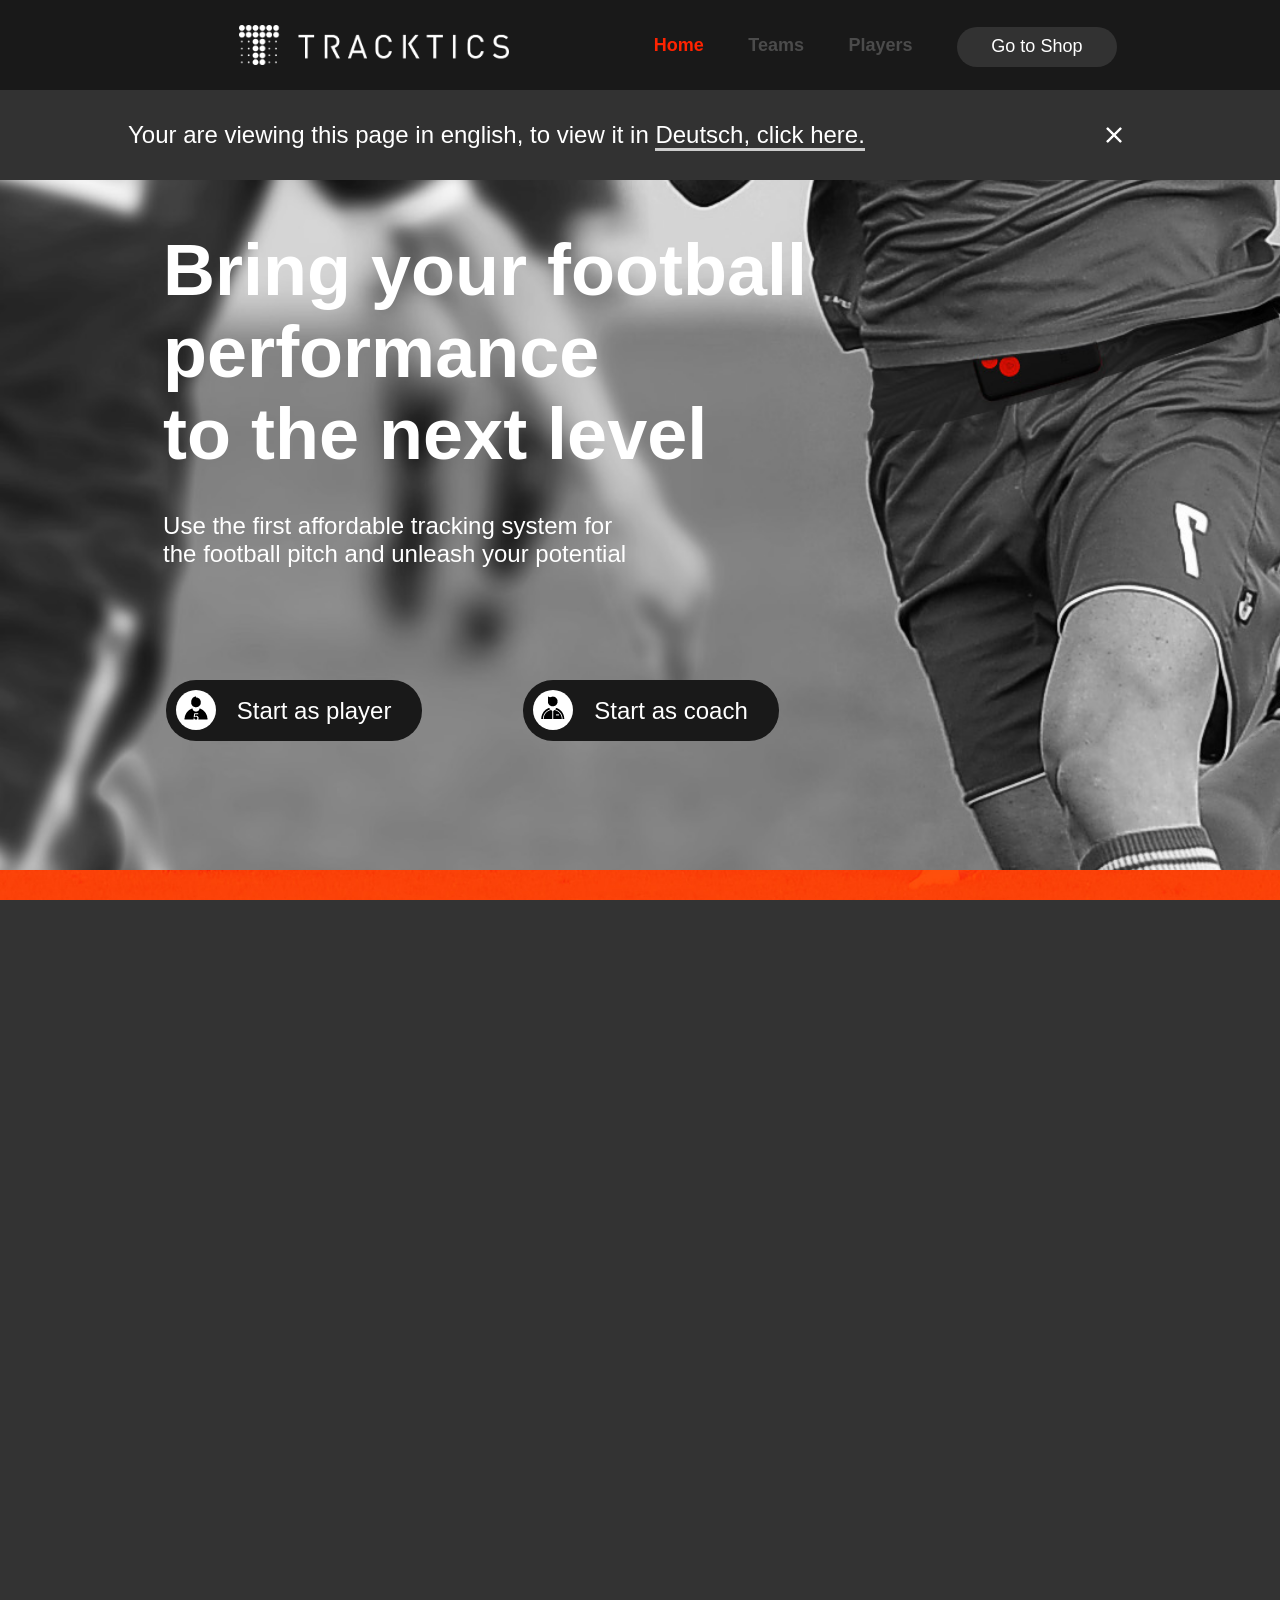
==== index.html @ 6f1193c6 "Updated by Feedback" ====
﻿<!DOCTYPE html>
<html lang="en">
<head>
    <meta charset="UTF-8">
    <meta name="viewport" content="width=device-width, initial-scale=1">
    <title>Tracktics | Landing Page</title>

    <link rel="stylesheet" href="bower_components/bootstrap/dist/css/bootstrap.css">
    <link rel="stylesheet" href="bower_components/font-awesome/css/font-awesome.css">
    <link href='https://fonts.googleapis.com/css?family=Open+Sans:400,700,300,600' rel='stylesheet' type='text/css'>
    <!--<link rel="stylesheet" href="css/style.css">-->




    <link rel="stylesheet/less" type="text/css" href="css/variables.less" />

    <link rel="stylesheet/less" type="text/css" href="css/style.less" />
    <link rel="stylesheet/less" type="text/css" href="css/medias.less" />
    <link rel="stylesheet/less" type="text/css" href="css/mobile2.less" />
    <link rel="stylesheet" type="text/css" href="bower_components/slick-carousel/slick/slick.css" />
    <link rel="stylesheet" type="text/css" href="bower_components/slick-carousel/slick/slick-theme.css" />

    <script src="bower_components/jquery/dist/jquery.min.js"></script>
    <script src="bower_components/bootstrap/dist/js/bootstrap.js"></script>
    <script src="./js/general.js"></script>

    <script>
        var tmpWidth = effectiveDeviceWidth();
        var tmpHeight = effectiveDeviceHeight();

        //if (tmpWidth < tmpHeight) {
        //    var tmp = tmpWidth;
        //    tmpWidth = tmpHeight;
        //    tmpHeight = tmp;
        //}
        less = {
            env: "development",
            async: false,
            fileAsync: false,
            poll: 1000,
            functions: {},
            dumpLineNumbers: "comments",
            globalVars: {
                sw: tmpWidth + "px",
                sh: tmpHeight + "px"
            },
        };
    </script>
    <script src="js/less.min.js" type="text/javascript"></script>
    <script type="text/javascript" src="bower_components/slick-carousel/slick/slick.js"></script>
    <script src="js/index.js"></script>
</head>
<body>
    <nav class="navigation">
        <div class="main-container">
            <div class="clearfix secondary-container">
                <div class="logo">
                    <div class="navbar_image_wrapper">
                        <img src="img/Logo.png" alt="Logo" class="img-responsive">
                    </div>
                </div>
                <div class="hidden mobile_visible nav_toggle" onclick="NavigationToggle(this)">
                    <div class="navbar_image_wrapper closed">
                        <img src="img/nav_open.png" alt="Logo" class="img-responsive">
                    </div>
                    <div class="navbar_image_wrapper opened hidden">
                        <img src="img/nav_close.png" alt="Logo" class="img-responsive">
                    </div>
                </div>
                <ul class="list-inline mobile_hidden">
                    <li class="active"><a href="index.html">Home</a></li>
                    <li><a href="teams.html">Teams</a></li>
                    <li><a href="players.html">Players</a></li>
                    <li class="go_to_shop"><a href="teams.html#buy_section" class="btn menu-btn">Go to Shop</a></li>
                </ul>

                <ul class="list-inline mobile">
                    <li class="active"><a href="index.html">Home</a></li>
                    <li><a href="teams.html">Teams</a></li>
                    <li><a href="players.html">Players</a></li>
                    <li class="language">
                        <div class="toggle_language">
                            <a href="#" class="english_toggle">
                                <span class="english add_margin"><img src="img/english.png" alt=""></span>English&nbsp;<span class="caret"></span>
                            </a>
                            <ul id="changeLanguage">
                                <li class="german_drop">
                                    <a href="index_de.html">
                                        <span class="english"></span>German
                                    </a>
                                </li>
                            </ul>
                        </div>
                    </li>
                    <li class="go_to_shop"><a href="teams.html#buy_section" class="btn menu-btn">Go to Shop</a></li>
                </ul>
            </div>

        </div>
        <div class="language-selector mobile_hidden">
            <div class="clearfix secondary-container">
                <p class="">Your are viewing this page in english, to view it in <a href="index_de.html">Deutsch, click here.</a></p>
                <div class="image-wrapper close-lang">
                    <img src="img/nav_close.png" alt="" class="img-responsive">
                </div>
            </div>
        </div>
    </nav>

    <section class="header-section">
        <div class="clearfix main-container">
            <div class="one-column">
                <h1>Bring your football <br> performance <br> to the next level</h1>
                <p>Use the first affordable tracking system for <br> the football pitch and unleash your potential </p>
                <div class="header-buttons clearfix">
                    <a href="#" class="btn custom-btn"><span> <img src="img/player.png" class="img-responsive" alt=""></span>Start as player</a>
                    <a href="#" class="btn custom-btn"><span><img src="img/coach.png" class="img-responsive" alt=""></span>Start as coach</a>
                </div>
            </div>
        </div>
    </section>

    <section class="metrics-section">
        <div class="main-container">
            <div class="clearfix secondary-container">
                <div class="custom_row margin_botton_49 clearfix">
                    <div class="one-column">
                        <div class="image_wrapper tracker_landingpage">
                            <img src="img/Tracker_Metrics_Landingpage.png" alt="" class="img-responsive">
                        </div>
                    </div>
                    <div class="two-column">
                        <h2>Make better <br> decisions <br class="mobile_hidden"> on the field <br> with data</h2>
                    </div>
                </div>
                <div class="features">
                    <ul class="clearfix list-inline">
                        <li class="li_only_right_margin">
                            <div class="circle">
                                <img src="img/1.png" alt="" class="img-responsive acceleration">
                            </div>
                            <p>Acceleration</p>
                        </li>
                        <li class="li_margin">
                            <div class="circle">
                                <img src="img/deceleration.png" alt="" class="img-responsive deceleration">
                            </div>
                            <p>Deceleration</p>
                        </li>
                        <li class="li_margin">
                            <div class="circle">
                                <img src="img/3.png" alt="" class="img-responsive topspeed">
                            </div>
                            <p>Topspeed</p>
                        </li>
                        <li class="li_only_left_margin">
                            <div class="circle">
                                <img src="img/4.png" alt="" class="img-responsive heatmap">
                            </div>
                            <p>Heatmap</p>
                        </li>
                    </ul>
                    <ul class="clearfix list-inline" style="margin-top: 62px;">
                        <li class="li_only_right_margin">
                            <div class="circle">
                                <img src="img/Sprints.png" alt="" class="img-responsive sprints">
                            </div>
                            <p>Sprints</p>
                        </li>
                        <li class="li_margin">
                            <div class="circle">
                                <img src="img/Speed.png" alt="" class="img-responsive speedzones">
                            </div>
                            <p>Speedzones</p>
                        </li>
                        <li class="li_margin">
                            <div class="circle">
                                <img src="img/activity.png" alt="" class="img-responsive activity">
                            </div>
                            <p>Activity</p>
                        </li>
                        <li class="li_only_left_margin">
                            <div class="circle">
                                <img src="img/distance.png" alt="" class="img-responsive distance">
                            </div>
                            <p>Distance</p>
                        </li>
                    </ul>
                </div>

            </div>
        </div>
    </section>

    <section class="product-section">
        <div class="main-container">
            <div class="clearfix secondary-container">
                <div class="one-column">
                    <div class="image_wrapper ipad">
                        <img src="img/iPad.png" alt="" class="img-responsive">
                    </div>
                    <div class="align_center_container">
                        <div class="product-title">
                            <h3>Trackers for full Teams</h3>
                            <p>Get the most affordable professional tracking <br> system for your team!</p>
                        </div>
                    </div>
                    <div class="buy-button">
                        <a href="teams.html#buy_section" class="btn myBtn">Go to Shop</a>
                    </div>
                </div>
                <div class="two-column">
                    <div class="image_wrapper singleProduct1">
                        <img src="img/singleProduct1.png" alt="" class="img-responsive">
                    </div>
                    <div class="align_center_container">
                        <div class="product-title">
                            <h3>Personal Tracker</h3>
                            <p>Improve your personal performance and <br> accelerate your progress with the help of data.</p>
                        </div>
                    </div>
                    <div class="buy-button">
                        <a href="teams.html#buy_section" class="btn myBtn">Go to Shop</a>
                    </div>
                </div>
            </div>
        </div>
    </section>

    <section class="recommend-section">
        <div class="main-container">
            <h2>Learn what other footballers think</h2>
            <div class="quotes_container">
                <div class="quote_img">
                    <div class="image_wrapper quotes">
                        <img src="img/quoteLeft.png" alt="" class="img-responsive">
                    </div>
                </div>
                <div class="quote_item">
                    <div class="user">
                        <div class="image_wrapper tim">
                            <img src="img/tim.png" alt="" class="img-responsive">
                        </div>
                        <h4>Tim Simmons</h4>
                        <p style="margin-bottom: 38px; font-style: italic">Coach Bayern Nüchtern</p>
                        <p>I’m seriously happy about buying these trackers from Tracktics. The powerful features and the easy setup totally convinced my full team</p>
                    </div>
                </div>
                <div class="quote_item">
                    <div class="user">
                        <div class="image_wrapper barbara">
                            <img src="img/barbara.png" alt="" class="img-responsive">
                        </div>
                        <h4>Barbara Rhabarber</h4>
                        <p style="margin-bottom: 38px; font-style: italic">Goalkeeper, Ireland</p>
                        <p>As a goalkeeper you get ignored most of the time by the trainer. Now you can see your own stats constantly and improve your fitness and game.</p>
                    </div>
                </div>
                <div class="quote_item">
                    <div class="user">
                        <div class="image_wrapper grinch">
                            <img src="img/grinch.png" alt="" class="img-responsive">
                        </div>
                        <h4>The Grinch</h4>
                        <p style="margin-bottom: 38px; font-style: italic">Coach and Player</p>
                        <p>From both the perspective of a coach and a player the Tracker by Tracktics changed the way I play football, for the better. I don’t have to keep guessing how today’s training was.</p>
                    </div>
                </div>
                <div class="quote_img">
                    <div class="image_wrapper quotes">
                        <img src="img/quoteRight.png" alt="" class="img-responsive">
                    </div>
                </div>
            </div>

            <div class="index_slick hidden  mobile_visible display_block ">
                <div>
                    <div class="quote_item">
                        <div class="user">
                            <div class="image_wrapper tim">
                                <img src="img/tim.png" alt="" class="img-responsive">
                            </div>
                            <h4>Tim Simmons</h4>
                            <p style="margin-bottom: 38px; font-style: italic">Coach Bayern Nüchtern</p>
                            <p>I’m seriously happy about buying these trackers from Tracktics. The powerful features and the easy setup totally convinced my full team</p>
                        </div>
                    </div>
                </div>
                <div>
                    <div class="quote_item">
                        <div class="user">
                            <div class="image_wrapper barbara">
                                <img src="img/barbara.png" alt="" class="img-responsive">
                            </div>
                            <h4>Barbara Rhabarber</h4>
                            <p style="margin-bottom: 38px; font-style: italic">Goalkeeper, Ireland</p>
                            <p>As a goalkeeper you get ignored most of the time by the trainer. Now you can see your own stats constantly and improve your fitness and game.</p>
                        </div>
                    </div>
                </div>
                <div>
                    <div class="quote_item">
                        <div class="user">
                            <div class="image_wrapper grinch">
                                <img src="img/grinch.png" alt="" class="img-responsive">
                            </div>
                            <h4>The Grinch</h4>
                            <p style="margin-bottom: 38px; font-style: italic">Coach and Player</p>
                            <p>From both the perspective of a coach and a player the Tracker by Tracktics changed the way I play football, for the better. I don’t have to keep guessing how today’s training was.</p>
                        </div>
                    </div>
                </div>
            </div>
        </div>
    </section>

    <section class="newsletter">
        <div class="main-container">
            <div class="clearfix secondary-container">
                <h2>Get all the insider Info!</h2>
                <div class="email clearfix insider">
                    <input type="text" placeholder="Your Email">
                    <a href="#" class="btn myBtn">Let me know</a>
                </div>

                <h3>Tell a friend about TRACKTICS</h3>
                <div class="email clearfix tellfriend">
                    <input type="text" placeholder="Your Friend’s Email">
                    <a href="#" class="btn myBtn">Tell him</a>
                </div>
           <!--     <a href="#" class="btn myBtn friend">+ Add a Friend</a>-->
            </div>
        </div>
    </section>

    <section class="partners">

        <div class="main-container">
            <div class="clearfix secondary-container">
                <h2>Our Partners<br class="mobile_visible hidden" />help us innovate</h2>
                <div class="partner-container clearfix">
                    <div class="partner-div">
                        <div class="partner-img">
                            <div class="image_wrapper partner-1">
                                <img src="img/ESF_Logo.png" alt="" class="img-responsive">
                            </div>
                        </div>
                        <h3>ESF</h3>
                        <p>Europäischer Sozialfonds für Deutschland</p>
                    </div>

                    <div class="partner-div">
                        <div class="partner-img">
                            <div class="image_wrapper partner-2">
                                <img src="img/partner-2.png" alt="" class="img-responsive">
                            </div>
                        </div>
                        <h3>esa</h3>
                        <p>European Space Agency</p>
                    </div>

                    <div class="partner-div">
                        <div class="partner-img">
                            <div class="image_wrapper partner-3">
                                <img src="img/europe.png" alt="" class="img-responsive">
                            </div>
                        </div>
                        <h3>Startup Europe</h3>
                        <p>Startupfund by the European Commission</p>
                    </div>
                </div>
                <div class="clearfix sponsor-container">
                    <!--<h3>Trusted and recommended by</h3>-->

                    <div class="sponsor-div">
                        <div class="sponsor-img">
                            <div class="image_wrapper sponsor-1">
                                <img src="img/sponsor-1.png" alt="" class="img-responsive">
                            </div>
                        </div>
                        <div class="sponsor-img">
                            <div class="image_wrapper sponsor-2">
                                <img src="img/sponsor-2.png" alt="" class="img-responsive">
                            </div>
                        </div>
                        <div class="sponsor-img">
                            <div class="image_wrapper sponsor-3">
                                <img src="img/INVEST_Badge_no_bg.png" alt="" class="img-responsive">
                            </div>
                        </div>
                        <div class="sponsor-img">
                            <div class="image_wrapper sponsor-4">
                                <img src="img/EP_large_nobg.png" alt="" class="img-responsive">
                            </div>
                        </div>
                    </div>

                </div>
            </div>
        </div>

    </section>

    <footer class="footer">
        <div class="main-container">
            <div class="clearfix secondary-container">
                <div class="social">
                    <div class="hiring">
                        <p>info@Tracktics.zone</p>
                        <a href="openPos.html" class="btn myBtn">We are hiring!</a>
                    </div>
                    <div class="social-icons">
                        <p>Follow us!</p>
                        <ul class="list-inline">
                            <li><a href="http://www.facebook.com" class="facebook"><i class="fa fa-facebook"></i></a></li>
                            <li><a href="http://www.instagram.com" class="instagram"><i class="fa fa-instagram"></i></a></li>
                            <li><a href="https://twitter.com/TrackticsZone" class="twitter"><i class="fa fa-twitter"></i></a></li>
                        </ul>
                    </div>
                    <div class="contact">
                        <p>We always write back!</p>
                        <a href="contact.html" class="btn myBtn">Contact us</a>
                    </div>
                </div>

                <div class="info-list clearfix">

                    <ul class="list-inline">
                        <li class="pull">
                            <ul>
                                <li>+49 123 45 67</li>
                                <li>Impressum</li>
                            </ul>
                        </li>


                        <li>
                            <ul class="second-list list-inline">
                                <li>TRACKTICS GmbH</li>
                                <li>Elisabethenstrasse 105</li>
                                <li>719 Hofheim a.T.</li>
                                <li>Germany</li>
                            </ul>
                        </li>
                        <li class="language push">
                            <div class="toggle_language">
                                <a href="#" class="english_toggle">
                                    <span class="english add_margin"><img src="img/english.png" alt="" class="img-responsive"></span><span class="language-text">English&nbsp;</span><span class="caret"></span>
                                </a>
                                <ul id="changeLanguage">
                                    <li class="german_drop">
                                        <a href="index_de.html">
                                            <span class="english"><img src="img/german.png" alt="" class="img-responsive"></span><span class="language-text">German</span>
                                        </a>
                                    </li>
                                </ul>
                            </div>
                        </li>
                    </ul>
                    
                </div>
                <div class="mobile_hiring mobile_visible hidden">
                    <p>+49 123 45 67 - info@Tracktics.zone</p>
                    <div class="mobile_footer_buttons">
                        <a href="noPosition.html" class="btn myBtn">We are hiring!</a>
                        <a href="contact.html" class="btn myBtn">Contact us</a>
                    </div>
                    <p class="left">TRACKTICS GmbH</p>
                    <p class="right">Impressum</p>
                </div>

            </div>
        </div>
    </footer>




</body>
</html>
---- css/style.css ----
/* http://meyerweb.com/eric/tools/css/reset/
   v2.0 | 20110126
   License: none (public domain)
*/
/* line 8, ../sass/style.scss */
html, body, div, span, applet, object, iframe,
h1, h2, h3, h4, h5, h6, p, blockquote, pre,
a, abbr, acronym, address, big, cite, code,
del, dfn, em, img, ins, kbd, q, s, samp,
small, strike, strong, sub, sup, tt, var,
b, u, i, center,
dl, dt, dd, ol, ul, li,
fieldset, form, label, legend,
table, caption, tbody, tfoot, thead, tr, th, td,
article, aside, canvas, details, embed,
figure, figcaption, footer, header,
menu, nav, output, ruby, section, summary,
time, mark, audio, video {
  margin: 0;
  padding: 0;
  border: 0;
  font-size: 100%;
  font: inherit;
  vertical-align: baseline;
}

/* HTML5 display-role reset for older browsers */
/* line 29, ../sass/style.scss */
article, aside, details, figcaption, figure,
footer, header, menu, nav, section {
  display: block;
}

/* line 33, ../sass/style.scss */
body {
  line-height: 1;
}

/* line 36, ../sass/style.scss */
ol, ul {
  list-style: none;
}

/* line 39, ../sass/style.scss */
blockquote, q {
  quotes: none;
}

/* line 42, ../sass/style.scss */
blockquote:before, blockquote:after,
q:before, q:after {
  content: '';
  content: none;
}

/* line 47, ../sass/style.scss */
table {
  border-collapse: collapse;
  border-spacing: 0;
}

/* line 53, ../sass/style.scss */
h1, h2, h3, h4, h5, h6, p {
  line-height: normal;
}

/* line 59, ../sass/style.scss */
body, html {
  width: 100%;
  height: 100%;
  font-family: "Helvetica Neue", Helvetica, Arial, 'Open Sans', sans-serif;
  overflow-x: hidden;
}

/* line 66, ../sass/style.scss */
body {
  color: #fff;
  background: #333;
  text-align: center;
  padding-top: 50px;
  -webkit-font-smoothing: antialiased;
  -moz-osx-font-smoothing: grayscale;
  font-family: "Helvetica Neue", Helvetica, Arial, "Open Sans", sans-serif;
}

/* line 77, ../sass/style.scss */
a,
a:focus,
a:hover {
  color: #fff;
  text-decoration: none;
  outline: 0;
}

/* Custom default button */
/* line 86, ../sass/style.scss */
.btn-default,
.btn-default:hover,
.btn-default:focus {
  color: #333;
  text-shadow: none;
  /* Prevent inheritence from `body` */
  background-color: #fff;
  border: 1px solid #fff;
}

/* line 95, ../sass/style.scss */
.main-container {
  width: 1364px;
  margin: 0 auto;
  position: relative;
}

/* line 101, ../sass/style.scss */
.secondary-container {
  width: 1024px;
  margin: 0 auto;
  position: relative;
}

/* line 109, ../sass/style.scss */
.one-column {
  float: left;
  padding-left: 3px;
  position: relative;
}

/* line 115, ../sass/style.scss */
.two-column {
  float: right;
  padding-left: 3px;
  position: relative;
}

/*START NAVBAR*/
/* line 124, ../sass/style.scss */
.navbar-default {
  padding: 15px 0;
  background: #191919;
  border: none;
  margin-bottom: 0;
  height: 90px;
}

/* line 132, ../sass/style.scss */
.navbar-brand {
  width: 300px;
  padding: 0;
  margin-left: 170px;
}

/* line 138, ../sass/style.scss */
.navbar-collapse {
  margin-top: 4px;
}

/* line 142, ../sass/style.scss */
.navbar-brand img {
  width: 270px;
  height: 42px;
  margin-top: 5px;
}

/* line 148, ../sass/style.scss */
.navbar-default .navbar-nav > li > a {
  font-size: 18px;
  font-weight: bold;
  color: #4B4B4B;
  border-bottom: 1px solid transparent;
  padding-left: 0;
  padding-right: 0;
}

/* line 157, ../sass/style.scss */
.navbar-default .navbar-nav > li {
  margin-right: 42px;
}

/* line 161, ../sass/style.scss */
.navbar-default .navbar-nav > li:last-child {
  margin-right: 0;
}

/* line 166, ../sass/style.scss */
.navbar-default .navbar-nav > .active > a, .navbar-default .navbar-nav > .active > a:hover {
  background: none;
  color: #ff2300;
}

/* line 171, ../sass/style.scss */
.navbar-default .navbar-nav > li > a:focus, .navbar-default .navbar-nav > li > a:hover {
  color: #fff;
}

/* line 175, ../sass/style.scss */
.menu-btn {
  background: #323232;
  font-weight: normal !important;
  padding: 7px 32px !important;
  position: relative;
  top: 7px;
  -webkit-border-radius: 21px;
  -moz-border-radius: 21px;
  border-radius: 21px;
  color: #fff !important;
  width: 160px;
  height: 38px;
  right: -5px;
}

/* line 190, ../sass/style.scss */
a.menu-btn:active, a.menu-btn:hover, a.menu-btn:focus {
  background: #ff2300 !important;
  color: #fff !important;
}

/* line 195, ../sass/style.scss */
.btn-group .english img {
  width: 20px;
  height: 20px;
}

/* line 200, ../sass/style.scss */
.btn-group .english {
  position: relative;
  right: 10px;
  bottom: -4px;
  margin-right: 10px;
}

/* line 207, ../sass/style.scss */
button .caret {
  margin-left: 5px;
}

/* line 211, ../sass/style.scss */
.btn-group button {
  background: none;
  border: none;
  color: #4B4B4B;
  width: 136px;
  padding: 8px 0px;
  font-size: 18px;
}

/* line 220, ../sass/style.scss */
.btn-group button:hover {
  color: #fff;
}

/* line 224, ../sass/style.scss */
.btn-group button:focus, .btn-group button:active {
  background: #323232;
  color: #fff;
}

/* line 229, ../sass/style.scss */
.btn-group .dropdown-menu {
  min-width: 136px;
  padding: 0;
  border-radius: 0;
  background: #323232;
  margin: 0;
  -webkit-box-shadow: none;
  -moz-box-shadow: none;
  box-shadow: none;
  border: none;
  color: #fff;
}

/* line 242, ../sass/style.scss */
.btn-group .dropdown-menu li a {
  color: #fff;
  background: #323232 !important;
  font-size: 18px;
}

/* line 248, ../sass/style.scss */
.dropdown-menu > li > a:hover, .dropdown-menu > li > a:focus {
  color: #fff;
  background: #323232 !important;
}

/* line 253, ../sass/style.scss */
.btn-group, .btn-group-vertical {
  bottom: -6px;
  right: 20px;
}

/* line 259, ../sass/style.scss */
.btn-group .dropdown-menu img {
  position: relative;
  left: -5px;
}

/* line 264, ../sass/style.scss */
.btn-group.open .dropdown-toggle {
  -webkit-box-shadow: none;
  -moz-box-shadow: none;
  box-shadow: none;
}

/*END NAVBAR*/
/* line 272, ../sass/style.scss */
.custom-btn {
  background: #191919 !important;
  -webkit-border-radius: 30px;
  -moz-border-radius: 30px;
  border-radius: 30px;
  padding: 0;
  cursor: pointer;
  font-size: 24px;
  width: 256px;
  height: 61px;
  line-height: 59px;
  position: relative;
}

/* line 286, ../sass/style.scss */
.custom-btn:hover, .custom-btn:focus {
  color: #fff;
}

/* line 290, ../sass/style.scss */
.header-section {
  width: 100%;
  height: 870px;
  background: url("../img/HeaderPic%20Landingpage.jpg") no-repeat fixed, url("../img/HeaderPic%20Landingpage.jpg") no-repeat scroll;
  text-align: left;
  padding: 249px 0 150px 0;
  background-position: 63% 48%;
  text-align: left;
  padding: 249px 0 150px 0;
  background-size: 259% auto;
}

/* line 304, ../sass/style.scss */
.header-section h1 {
  font-size: 72px;
  font-weight: bold;
  margin-bottom: 37px;
  line-height: initial;
}

/* line 311, ../sass/style.scss */
.header-section p {
  font-size: 24px;
  margin-bottom: 112px;
}

/* line 316, ../sass/style.scss */
.header-buttons a.custom-btn {
  background: #191919 !important;
  -webkit-border-radius: 30px;
  -moz-border-radius: 30px;
  border-radius: 30px;
  padding: 0;
  cursor: pointer;
  font-size: 24px;
  width: 256px;
  height: 61px;
  line-height: 59px;
  position: relative;
}

/* line 330, ../sass/style.scss */
.header-buttons a.custom-btn:hover, a.custom-btn:focus {
  background: #ff2300 !important;
  color: #fff !important;
  outline: none;
}

/* line 336, ../sass/style.scss */
.header-buttons a.custom-btn span {
  background: #fff;
  float: left;
  height: 40px;
  width: 40px;
  text-align: center;
  padding: 6px;
  border-radius: 100%;
  position: relative;
  left: 9px;
  top: 9px;
}

/* line 349, ../sass/style.scss */
.header-buttons a.custom-btn span img {
  margin: 0 auto;
}

/* line 353, ../sass/style.scss */
.header-buttons {
  width: 100%;
}

/* line 357, ../sass/style.scss */
.header-buttons .custom-btn:first-child {
  left: 3px;
}

/* line 361, ../sass/style.scss */
.header-buttons .custom-btn:last-child {
  float: right;
  right: 28px;
}

/*METRICS SECTION*/
/* line 369, ../sass/style.scss */
.metrics-section {
  background: url("../img/Metrics%20Background%20Landingpage.jpg") no-repeat fixed, url("../img/Metrics%20Background%20Landingpage.jpg") no-repeat center center scroll;
  background-size: cover;
  width: 100%;
  height: 1080px;
  padding: 131px 0 125px 0;
}

/* line 377, ../sass/style.scss */
.metrics-section h2 {
  font-size: 48px;
  font-weight: bold;
  text-align: left;
  margin-top: 50px;
  line-height: normal;
  left: 5px;
  position: relative;
}

/* line 387, ../sass/style.scss */
.features {
  clear: both;
}

/* line 391, ../sass/style.scss */
.features li {
  margin-right: 14.3%;
  float: left;
  padding: 0;
}

/* line 396, ../sass/style.scss */
.list-inline {
  padding-left: 0;
  margin-left: 2px;
  list-style: none;
}

/* line 403, ../sass/style.scss */
.features li .circle {
  width: 133px;
  height: 133px;
  border: 3px solid #fff;
  -webkit-border-radius: 100%;
  -moz-border-radius: 100%;
  border-radius: 100%;
  padding: 33px;
  margin: 0 auto;
}

/* line 414, ../sass/style.scss */
.features li:last-child {
  margin-right: 0;
}

/* line 418, ../sass/style.scss */
.features p {
  text-align: center;
  font-size: 24px;
  margin-top: 17px;
  font-weight: bold;
}

/* line 425, ../sass/style.scss */
.product-section {
  background: url("../img/SelectAProduct%20Background%20Landingpage.jpg") no-repeat fixed, url("../img/SelectAProduct%20Background%20Landingpage.jpg") no-repeat scroll;
  background-size: cover;
  width: 100%;
  height: 1080px;
  padding: 236px 0 241px 0;
}

/* line 434, ../sass/style.scss */
.product-title {
  margin-top: 60px;
  text-align: left;
  margin-bottom: 50px;
}

/* line 440, ../sass/style.scss */
.product-title h3 {
  font-size: 30px;
  font-weight: bold;
  margin-bottom: 10px;
}

/* line 446, ../sass/style.scss */
.product-title p {
  font-size: 14px;
}

/* line 450, ../sass/style.scss */
.myBtn {
  font-size: 24px;
  width: 224px;
  height: 54px;
  background: #191919;
  color: #fff;
  -webkit-border-radius: 30px;
  -moz-border-radius: 30px;
  border-radius: 30px;
  line-height: 40px;
}

/* line 462, ../sass/style.scss */
.myBtn:hover {
  color: #fff;
}

/* line 467, ../sass/style.scss */
.recommend-section {
  height: 762px;
  background: #323232;
  padding: 150px 0;
}

/*.recommend-container {
    height: 462px;
    width: 100%;
}*/
/* line 478, ../sass/style.scss */
.recommend-section h2 {
  margin-top: 0;
  font-size: 36px;
  padding-bottom: 74px;
  font-weight: bold;
}

/* line 485, ../sass/style.scss */
.tableDisplay {
  display: table;
  height: 241px;
  width: 100%;
}

/* line 491, ../sass/style.scss */
.cell {
  display: table-cell;
  vertical-align: middle;
  margin-right: 92px;
}

/* line 497, ../sass/style.scss */
.tableDisplay .cell:first-child {
  text-align: left;
}

/* line 501, ../sass/style.scss */
.tableDisplay .cell:last-child {
  text-align: right;
}

/* line 505, ../sass/style.scss */
.user {
  width: 280px;
  height: 360px;
  background: #fff;
  margin: 0 auto;
  padding: 27px 43px;
  color: #000;
}

/* line 514, ../sass/style.scss */
.user img {
  margin: 0 55px;
  width: 100px;
  height: 100px;
  margin-bottom: 21px;
}

/* line 521, ../sass/style.scss */
.user p {
  font-size: 14px;
}

/* line 525, ../sass/style.scss */
.user h4 {
  font-size: 14px;
  font-weight: bold;
}

/* line 530, ../sass/style.scss */
.newsletter {
  background: url("../img/Locker%20Rooms%20Landingpage.jpg") no-repeat center center;
  background-size: 100% 100%;
  width: 100%;
  height: 562px;
  padding: 150px 0;
}

/* line 538, ../sass/style.scss */
.newsletter h2 {
  font-size: 36px;
  margin-top: 0;
  margin-bottom: 56px;
  font-weight: bold;
}

/* line 545, ../sass/style.scss */
.email {
  margin-bottom: 55px;
}

/* line 549, ../sass/style.scss */
.email input {
  width: 430px;
  height: 54px;
  float: left;
  background: #c81900;
  padding: 0 20px;
  -webkit-box-shadow: none;
  -moz-box-shadow: none;
  box-shadow: none;
  border: none;
  outline: none;
  font-size: 18px;
  margin-left: 160px;
  line-height: 54px;
}

/* line 565, ../sass/style.scss */
.email .myBtn {
  float: right;
  background: #fff;
  color: #ff2300;
}

/* line 571, ../sass/style.scss */
.email input::-webkit-input-placeholder {
  color: #fff;
  font-style: italic;
  font-size: 18px;
}

/* line 577, ../sass/style.scss */
.email input:-moz-placeholder {
  /* Firefox 18- */
  color: #fff;
  font-style: italic;
  font-size: 18px;
}

/* line 583, ../sass/style.scss */
.email input::-moz-placeholder {
  /* Firefox 19+ */
  color: #fff;
  font-style: italic;
  font-size: 18px;
}

/* line 589, ../sass/style.scss */
.email input:-ms-input-placeholder {
  color: #fff;
  font-style: italic;
  font-size: 18px;
}

/* line 595, ../sass/style.scss */
.newsletter .friend {
  background: #C81900;
  color: #fff;
}

/* line 601, ../sass/style.scss */
.partners {
  background: #323232;
  height: 750px;
  width: 100%;
  padding: 88px 0 102px 0;
}

/* line 608, ../sass/style.scss */
.partners h2 {
  font-size: 36px;
  font-weight: bold;
  margin-bottom: 61px;
}

/* line 614, ../sass/style.scss */
.partners .partner-container {
  /* height: 300px; */
  padding: 0 0 105px 0;
}

/* line 620, ../sass/style.scss */
.partner-container .partner-img {
  background: #fff;
  width: 280px;
  height: 130px;
  display: inline-block;
  margin-bottom: 25px;
}

/* line 628, ../sass/style.scss */
.partner-container .partner-div {
  display: inline-block;
}

/* line 632, ../sass/style.scss */
.partner-container .partner-div:first-child {
  float: left;
}

/* line 636, ../sass/style.scss */
.partner-container .partner-div:last-child {
  float: right;
}

/* line 640, ../sass/style.scss */
.partner-img img {
  margin: 0 auto;
}

/* line 644, ../sass/style.scss */
.partner-div h3 {
  font-size: 24px;
  margin-bottom: 6px;
  font-weight: bold;
}

/* line 650, ../sass/style.scss */
.partner-div p {
  font-size: 14px;
}

/* line 655, ../sass/style.scss */
.sponsor-container h3 {
  margin: 0 0 34px 0;
  font-size: 24px;
}

/* line 660, ../sass/style.scss */
.sponsor-div {
  width: 564px;
  margin: 0 auto;
}

/* line 665, ../sass/style.scss */
.sponsor-div .sponsor-img {
  display: inline-block;
}

/* line 669, ../sass/style.scss */
.sponsor-div .sponsor-img:nth-child(1) {
  float: left;
}

/* line 673, ../sass/style.scss */
.sponsor-div .sponsor-img:nth-child(3) {
  float: right;
}

/* line 678, ../sass/style.scss */
.footer {
  background: #191919;
  height: 300px;
  padding-top: 42px;
  padding-bottom: 65px;
}

/* line 685, ../sass/style.scss */
.footer .social {
  height: 87px;
  margin-bottom: 90px;
}

/*
.footer .social{
    margin-bottom: 18px;
}
*/
/* line 696, ../sass/style.scss */
.footer p {
  font-size: 14px;
  margin-bottom: 18px;
}

/*
.social .hiring, .social .contact {
    width: 224px;
    height: 108px;
    display: inline-block;
}
*/
/* line 709, ../sass/style.scss */
.social .hiring {
  float: left;
}

/* line 713, ../sass/style.scss */
.social .contact {
  float: right;
}

/* line 717, ../sass/style.scss */
.footer .myBtn {
  background: #313131;
}

/* line 721, ../sass/style.scss */
.social .social-icons {
  height: 108px;
  display: inline-block;
}

/* line 726, ../sass/style.scss */
.social .social-icons li a {
  width: 54px;
  height: 54px;
  -webkit-border-radius: 100%;
  -moz-border-radius: 100%;
  border-radius: 100%;
  display: block;
  line-height: 54px;
  font-size: 16px;
}

/* line 737, ../sass/style.scss */
.facebook {
  background: #395794;
}

/* line 741, ../sass/style.scss */
.instagram {
  background: #115587;
}

/* line 745, ../sass/style.scss */
.twitter {
  background: #55ABED;
}

/*

.footer .info-list {
    margin-top: 65px;
}
*/
/* line 755, ../sass/style.scss */
.footer .info-list p {
  color: #4b4b4b;
  margin: 0;
}

/* line 760, ../sass/style.scss */
.info-list li {
  border-right: 1px solid #4b4b4b;
}

/* line 764, ../sass/style.scss */
.info-list li:last-child {
  border-right: none;
}

/* line 768, ../sass/style.scss */
.info-list li p {
  padding: 0 5px;
}

/*END OF LANDING PAGE*/
/*TEAMS*/
/* line 777, ../sass/style.scss */
.team-head {
  background: url("../img/Header%20TeamProduct.jpg") no-repeat fixed, url("../img/Header%20TeamProduct.jpg") no-repeat scroll;
  background-size: 105% auto;
  background-position: 50% 90%;
  position: relative;
  height: 870px;
  padding: 204px 0 150px 0;
  text-align: left;
}

/* line 787, ../sass/style.scss */
.team-head .one-column {
  margin-top: 44px;
  margin-left: 20px;
}

/* line 792, ../sass/style.scss */
.team-head .two-column {
  margin-right: 83px;
  margin-top: 38px;
}

/* line 797, ../sass/style.scss */
.team-head h1 {
  font-size: 72px;
  font-weight: bold;
  margin-bottom: 32px;
}

/* line 804, ../sass/style.scss */
.team-head p {
  font-size: 24px;
  margin-bottom: 36px;
}

/* line 809, ../sass/style.scss */
.team-head .custom-btn {
  background: #ff2300 !important;
}

/* line 813, ../sass/style.scss */
.team-second {
  height: 752px;
  background: #ff2300;
  width: 100%;
  padding: 162px 0 170px 0;
}

/* line 820, ../sass/style.scss */
.team-features {
  clear: both;
  margin-bottom: 93px;
}

/* line 825, ../sass/style.scss */
.team-features li {
  margin-right: 5.3%;
  float: left;
  padding: 0;
}

/* line 830, ../sass/style.scss */
.team-features .list-inline {
  padding-left: 0;
  margin-left: 7px;
  list-style: none;
}

/* line 837, ../sass/style.scss */
.team-features li .circle {
  width: 192px;
  height: 192px;
  border: 3px solid #fff;
  -webkit-border-radius: 100%;
  -moz-border-radius: 100%;
  border-radius: 100%;
  margin: 0 auto;
}

/* line 847, ../sass/style.scss */
.team-features li:last-child {
  margin-right: 0;
}

/* line 851, ../sass/style.scss */
.team-features p {
  text-align: center;
  font-size: 24px;
  margin-top: 17px;
  font-weight: bold;
}

/* line 858, ../sass/style.scss */
.description {
  width: 337px;
}

/* line 862, ../sass/style.scss */
.description h3 {
  font-size: 36px;
  margin-bottom: 35px;
}

/* line 867, ../sass/style.scss */
.description p {
  font-size: 18px;
}

/* line 871, ../sass/style.scss */
.team-third {
  background: #4b4b4b;
  height: 1156px;
  padding: 227px 0 67px 0;
}

/* line 877, ../sass/style.scss */
.team-third h3 {
  font-size: 30px;
  font-weight: bold;
}

/* line 882, ../sass/style.scss */
.team-third p {
  font-size: 14px;
}

/* line 886, ../sass/style.scss */
.team-items {
  text-align: left;
}

/* line 890, ../sass/style.scss */
.team-items h3 {
  font-size: 36px;
  font-weight: bold;
  margin-bottom: 41px;
}

/* line 897, ../sass/style.scss */
.team-performance {
  background: #323232;
  height: 762px;
  padding: 248px 0 200px 0;
}

/* line 904, ../sass/style.scss */
.team-performance .one-column {
  right: 158px;
  bottom: 7px;
}

/* line 909, ../sass/style.scss */
.team-performance .two-column {
  width: 665px;
  height: 252px;
  position: absolute;
  right: -31px;
}

/* line 917, ../sass/style.scss */
.team-items p {
  font-size: 30px;
}

/* line 921, ../sass/style.scss */
.team-motivate {
  background: #4b4b4b;
  height: 602px;
  padding: 110px 0 108px 0;
}

/* line 927, ../sass/style.scss */
.team-balance {
  background: #323232;
  height: 602px;
  padding: 149px 0 151px 0;
}

/* line 933, ../sass/style.scss */
.team-balance .one-column {
  bottom: 39px;
  left: 158px;
}

/* line 938, ../sass/style.scss */
.team-balance .two-column {
  width: 692px;
  margin-top: 10px;
  left: 60px;
}

/* line 945, ../sass/style.scss */
.team-planning {
  background: #4b4b4b;
  height: 602px;
  padding: 149px 0 147px 0;
}

/* line 951, ../sass/style.scss */
.team-planning .one-column {
  width: 647px;
  margin-left: 70px;
}

/* line 956, ../sass/style.scss */
.team-planning .two-column {
  left: 106px;
  bottom: 246px;
}

/* line 961, ../sass/style.scss */
.team-comparison {
  background: #323232;
  height: 602px;
  padding: 129px 0 127px 0;
}

/* line 967, ../sass/style.scss */
.team-comparison .one-column {
  margin-left: 129px;
}

/* line 971, ../sass/style.scss */
.team-comparison .two-column {
  width: 686px;
  left: 50px;
  margin-top: 10px;
}

/* line 978, ../sass/style.scss */
.team-shop {
  height: 1080px;
  background: #dcdcdc;
  padding: 305px 0 284px 0;
  text-align: left;
  color: #000;
}

/* line 986, ../sass/style.scss */
.team-shop h2 {
  font-size: 48px;
  font-weight: bold;
}

/* line 991, ../sass/style.scss */
.team-shop h3 {
  font-size: 48px;
  font-weight: bold;
}

/* line 996, ../sass/style.scss */
.team-shop p {
  font-size: 24px;
}

/* line 1000, ../sass/style.scss */
.team-shop .custom-btn {
  background: #ff2300 !important;
}

/* line 1004, ../sass/style.scss */
.player {
  background: url("../img/Header%20TeamProduct.jpg") no-repeat fixed, url("../img/Header%20TeamProduct.jpg") no-repeat scroll;
  background-size: 105% auto;
  background-position: 50% 90%;
  position: relative;
  height: 870px;
  padding: 108px 0 109px 0;
  text-align: left;
}

/* line 1014, ../sass/style.scss */
.player .one-column {
  margin-left: 71px;
  margin-top: 59px;
}

/* line 1019, ../sass/style.scss */
.player .two-column {
  width: 673px;
  top: 171px;
  right: 56px;
}

/* line 1026, ../sass/style.scss */
.player h1 {
  font-size: 72px;
  font-weight: bold;
  margin-bottom: 20px;
}

/* line 1032, ../sass/style.scss */
.player p {
  font-size: 24px;
  margin-bottom: 69px;
}

/* line 1037, ../sass/style.scss */
.player input {
  width: 430px;
  padding: 0 20px;
  height: 54px;
  color: #000;
  font-size: 18px;
  -webkit-box-shadow: none;
  -moz-box-shadow: none;
  box-shadow: none;
  border: none;
  outline: none;
  margin-left: 3px;
  margin-right: 8px;
  line-height: 54px;
}

/* line 1053, ../sass/style.scss */
.player .myBtn {
  font-size: 21px;
  background: #ff2300;
}

/* line 1058, ../sass/style.scss */
.myBtn:hover, .myBtn:focus {
  color: #fff;
}

/* line 1062, ../sass/style.scss */
.player input::-webkit-input-placeholder {
  color: #000;
  font-style: italic;
  font-size: 18px;
}

/* line 1068, ../sass/style.scss */
.player input:-moz-placeholder {
  /* Firefox 18- */
  color: #000;
  font-style: italic;
  font-size: 18px;
}

/* line 1074, ../sass/style.scss */
.player input::-moz-placeholder {
  /* Firefox 19+ */
  color: #000;
  font-style: italic;
  font-size: 18px;
}

/* line 1080, ../sass/style.scss */
.player input:-ms-input-placeholder {
  color: #000;
  font-style: italic;
  font-size: 18px;
}

/*BUY PRODUCT*/
/* line 1089, ../sass/style.scss */
.buy-first {
  background: #4B4B4B;
  height: 1240px;
  padding: 250px 0 194px 0;
  text-align: left;
}

/* line 1097, ../sass/style.scss */
.buy-first h3 {
  font-size: 30px;
  margin-bottom: 30px;
  font-weight: bold;
}

/* line 1103, ../sass/style.scss */
.buy-first .personal-info input {
  display: block;
  width: 400px;
  height: 60px;
  padding: 0 20px;
  background: #646464;
  font-size: 24px;
  -webkit-box-shadow: none;
  -moz-box-shadow: none;
  box-shadow: none;
  border: none;
  outline: none;
  margin-bottom: 10px;
  line-height: 60px;
}

/* line 1119, ../sass/style.scss */
.buy-first .personal-info input::-webkit-input-placeholder {
  color: #A0A0A0;
  font-size: 24px;
}

/* line 1124, ../sass/style.scss */
.buy-first .personal-info input:-moz-placeholder {
  /* Firefox 18- */
  color: #A0A0A0;
  font-size: 18px;
}

/* line 1129, ../sass/style.scss */
.buy-first .personal-info input::-moz-placeholder {
  /* Firefox 19+ */
  color: #A0A0A0;
  font-size: 24px;
}

/* line 1134, ../sass/style.scss */
.buy-first .personal-info input:-ms-input-placeholder {
  color: #A0A0A0;
  font-size: 24px;
}

/* line 1139, ../sass/style.scss */
.first-row .one-column {
  width: 462px;
  height: 470px;
  margin-left: 173px;
  margin-top: 46px;
  margin-bottom: -13px;
}

/* line 1147, ../sass/style.scss */
.buy-first .one-column {
  margin-left: 173px;
}

/* line 1151, ../sass/style.scss */
.first-row .two-column {
  margin-right: -61px;
  margin-top: 44px;
}

/* line 1156, ../sass/style.scss */
.buy-second {
  background: url("../img/circleBGD.png") no-repeat center center;
  background-size: cover;
  height: 870px;
  padding: 365px 0 309px 0;
}

/* line 1163, ../sass/style.scss */
.buy-second h2 {
  font-size: 36px;
  font-weight: bold;
  margin-bottom: 27px;
  margin-top: -7px;
}

/* line 1170, ../sass/style.scss */
.buy-second p {
  font-size: 24px;
  margin-bottom: 45px;
}

/* line 1176, ../sass/style.scss */
.buy-second .custom-btn {
  background: #fff !important;
  line-height: 61px;
  color: #FF2300;
  font-size: 24px;
  left: 7px;
}

/* line 1184, ../sass/style.scss */
.buy-second .custom-btn:hover, .buy-second .custom-btn:focus {
  background: #fff !important;
  color: #FF2300 !important;
  vertical-align: middle;
}

/* line 1191, ../sass/style.scss */
.buy-second .custom-btn span {
  background: #000 !important;
  right: 40px;
  display: inline-table;
  width: 49px;
  height: 49px;
  -webkit-border-radius: 100%;
  -moz-border-radius: 100%;
  border-radius: 100%;
  top: 2px;
  position: relative;
}

/* line 1204, ../sass/style.scss */
.buy-second a.custom-btn span img {
  padding-top: 4px;
  margin: 11px auto 0 auto;
}

/* line 1209, ../sass/style.scss */
.buy-third {
  height: 1080px;
  background: #dcdcdc;
  padding: 302px 0 283px 0;
  text-align: left;
  color: #000;
}

/* line 1217, ../sass/style.scss */
.buy-third .one-column {
  margin-left: 67px;
}

/* line 1221, ../sass/style.scss */
.buy-third .two-column {
  width: 389px;
  height: 169px;
  margin-right: 139px;
  margin-top: 161px;
}

/* line 1228, ../sass/style.scss */
.buy-third h3 {
  font-weight: bold;
}

/* line 1232, ../sass/style.scss */
.buy-third h3, .buy-third p {
  font-size: 30px;
}

/* line 1237, ../sass/style.scss */
.buy-third span {
  float: right;
}

/* line 1241, ../sass/style.scss */
.buy-third .total {
  padding-bottom: 20px;
  border-bottom: 3px solid #000;
  margin-bottom: 20px;
}

/* line 1248, ../sass/style.scss */
.buy-third .custom-btn {
  background: #ff2300 !important;
  margin-top: 82px;
}

/* line 1253, ../sass/style.scss */
.contact-header {
  background: url("../img/Header%20TeamProduct.jpg") no-repeat fixed, url("../img/Header%20TeamProduct.jpg") no-repeat scroll;
  background-size: 164% auto;
  background-position: 37% 73%;
  position: relative;
  height: 720px;
  padding: 224px 0 250px 0;
  text-align: left;
}

/* line 1264, ../sass/style.scss */
.contact-header .one-column {
  margin-top: 35px;
}

/* line 1268, ../sass/style.scss */
.contact-header h1 {
  font-size: 72px;
  font-weight: bold;
}

/* line 1273, ../sass/style.scss */
.contact-forms {
  height: 1080px;
  background: #4B4B4B;
  padding: 188px 0 76px 0;
  text-align: left;
}

/* line 1280, ../sass/style.scss */
.contact-forms .one-column {
  width: 820px;
  margin-bottom: 40px;
}

/* line 1285, ../sass/style.scss */
.contact-forms h3 {
  font-size: 30px;
  font-weight: bold;
  margin-bottom: 25px;
}

/* line 1291, ../sass/style.scss */
.contact-forms input {
  display: inline-block;
  width: 400px;
  height: 60px;
  line-height: 60px;
  padding: 0 20px;
  background: #646464;
  font-size: 24px;
  -webkit-box-shadow: none;
  -moz-box-shadow: none;
  box-shadow: none;
  border: none;
  outline: none;
  margin-bottom: 18px;
}

/* line 1307, ../sass/style.scss */
.contact-forms textarea {
  display: block;
  width: 820px;
  height: 360px;
  background: #646464;
  font-size: 24px;
  -webkit-box-shadow: none;
  -moz-box-shadow: none;
  box-shadow: none;
  border: none;
  outline: none;
  resize: none;
  padding: 20px;
}

/* line 1323, ../sass/style.scss */
.contact-forms img {
  position: relative;
  top: 20px;
}

/* line 1330, ../sass/style.scss */
.positions-header {
  background: url("../img/Header%20TeamProduct.jpg") no-repeat fixed, url("../img/Header%20TeamProduct.jpg") no-repeat scroll;
  background-size: 164% auto;
  background-position: 37% 73%;
  height: 720px;
  padding: 226px 0 262px 0;
  text-align: left;
}

/* line 1339, ../sass/style.scss */
.positions-header h1 {
  font-size: 72px;
  font-weight: bold;
  margin-top: 30px;
}

/* line 1345, ../sass/style.scss */
.positions {
  height: 1110px;
  background: #4B4B4B;
  text-align: left;
  padding: 178px 0 137px 0;
}

/* line 1352, ../sass/style.scss */
.positions h3 {
  font-size: 30px;
  font-weight: bold;
  margin-bottom: 5px;
  margin-top: 5px;
}

/* line 1359, ../sass/style.scss */
.positions p {
  font-size: 24px;
  margin-bottom: 25px;
}

/* line 1365, ../sass/style.scss */
.positions .open-positions {
  height: 60px;
  width: 100%;
  background: #646464;
  margin-bottom: 10px;
  color: #A0A0A0;
  line-height: 60px;
  padding: 0 20px;
  font-size: 24px;
}

/* line 1376, ../sass/style.scss */
.positions .open-positions span {
  float: right;
}

/* line 1381, ../sass/style.scss */
.noPos {
  height: 1007px;
  background: #4B4B4B;
  text-align: left;
  padding: 108px 0 80px 0;
}

/* line 1388, ../sass/style.scss */
.noPos .one-column {
  width: 100%;
}

/* line 1393, ../sass/style.scss */
.noPos h3 {
  font-size: 30px;
  font-weight: bold;
  margin-bottom: 109px;
}

/* line 1399, ../sass/style.scss */
.noPos p {
  font-size: 24px;
}
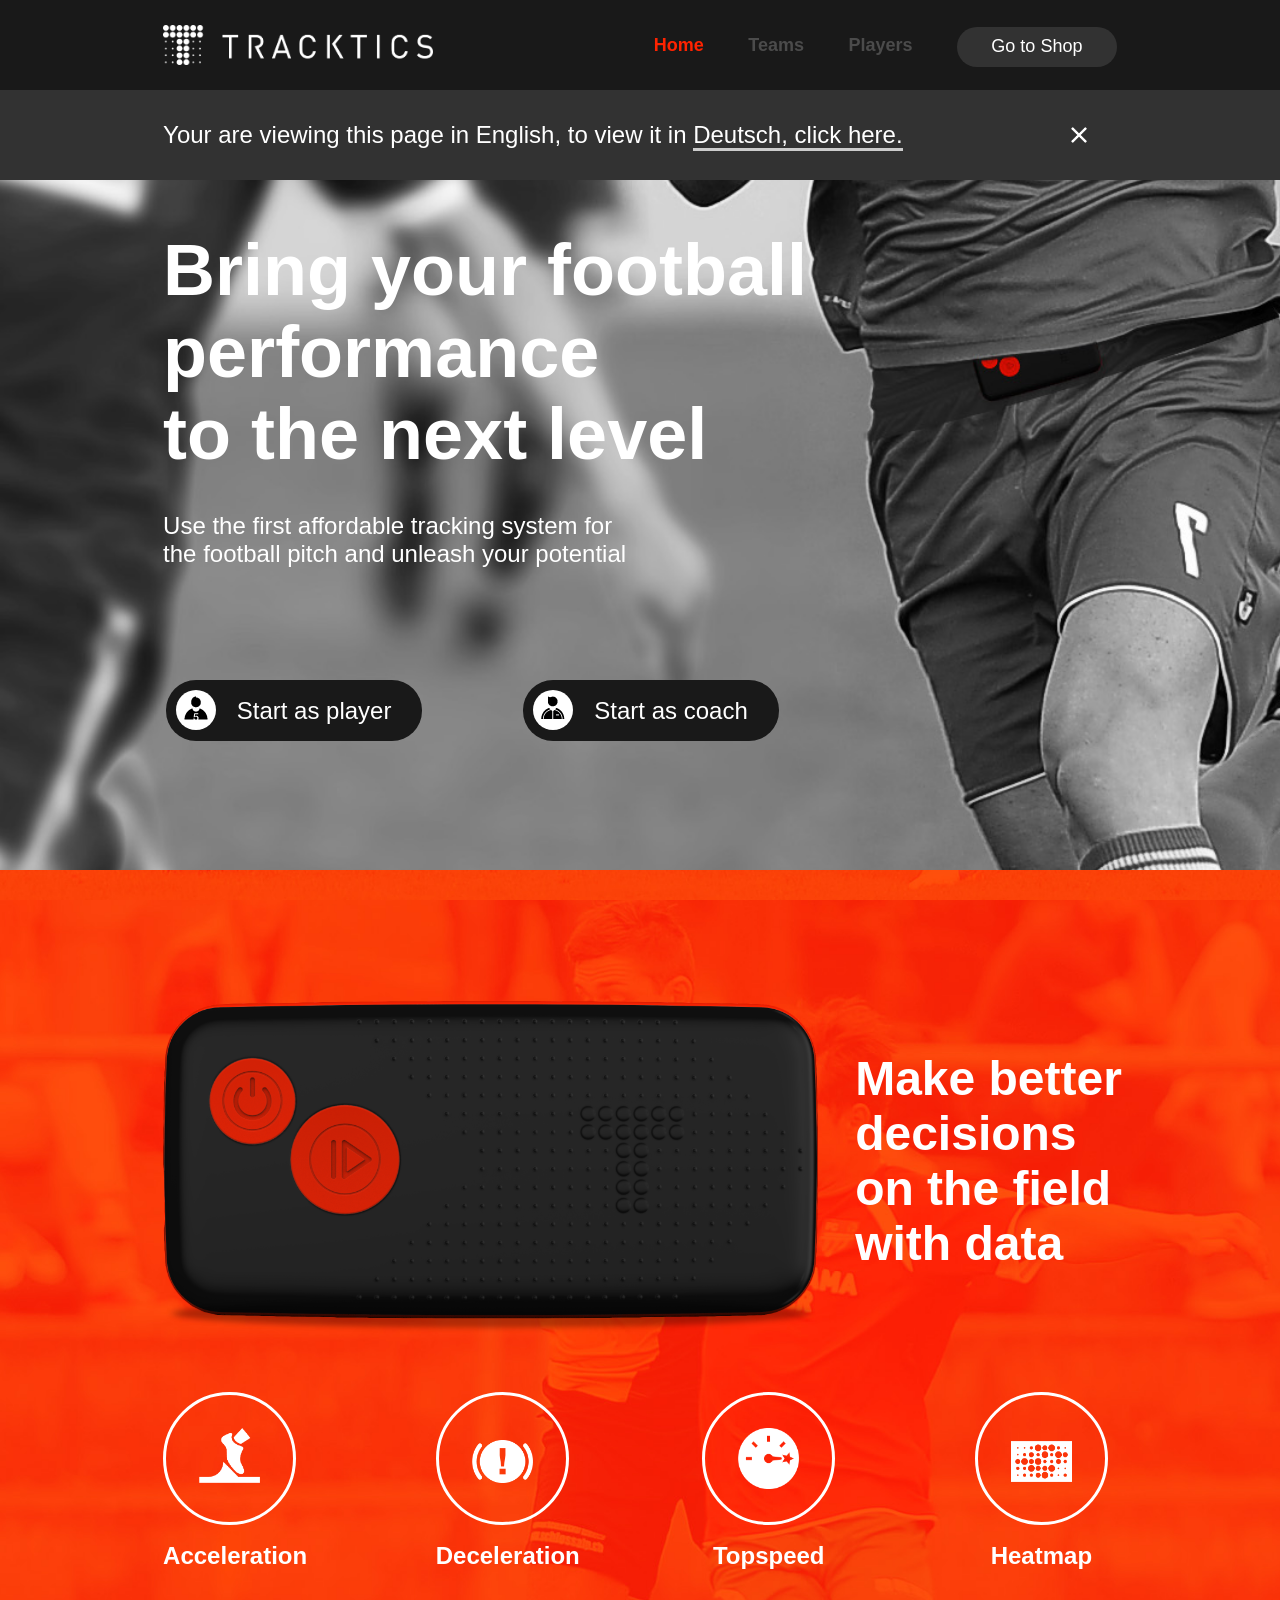
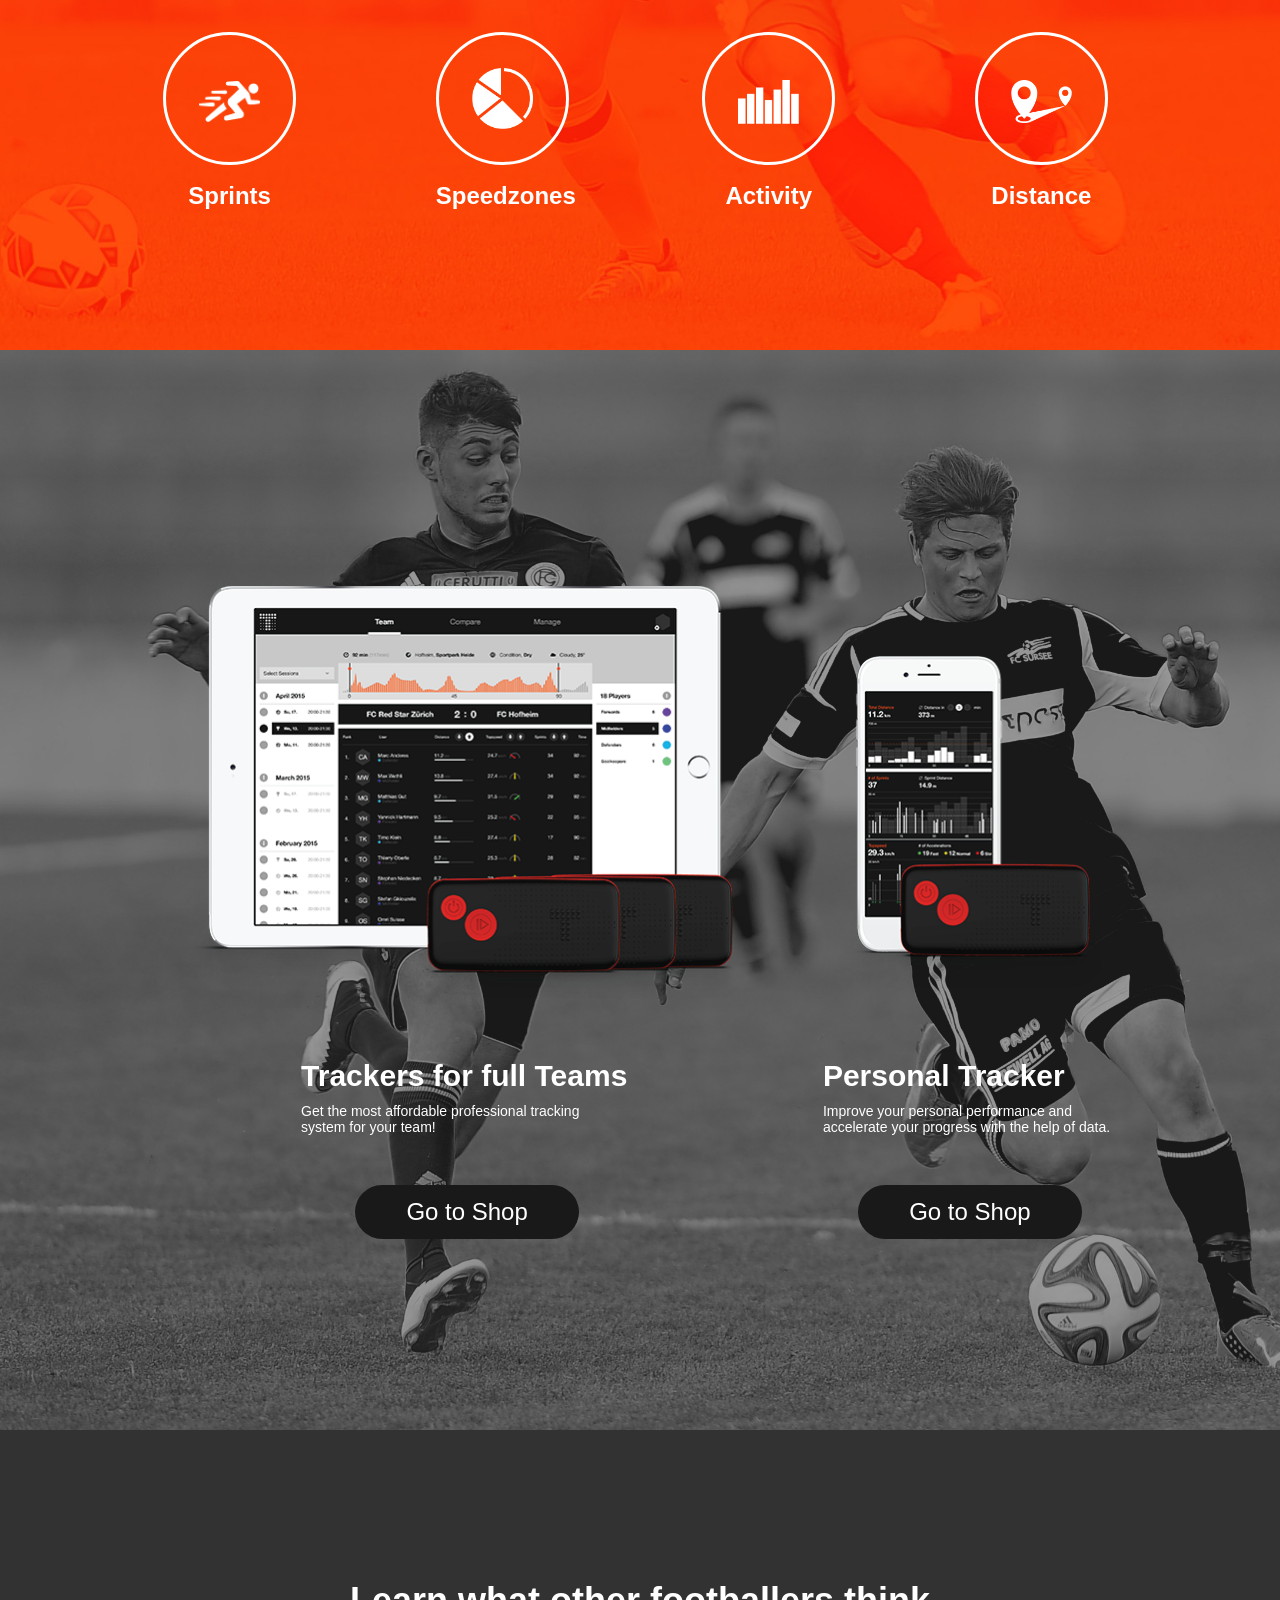
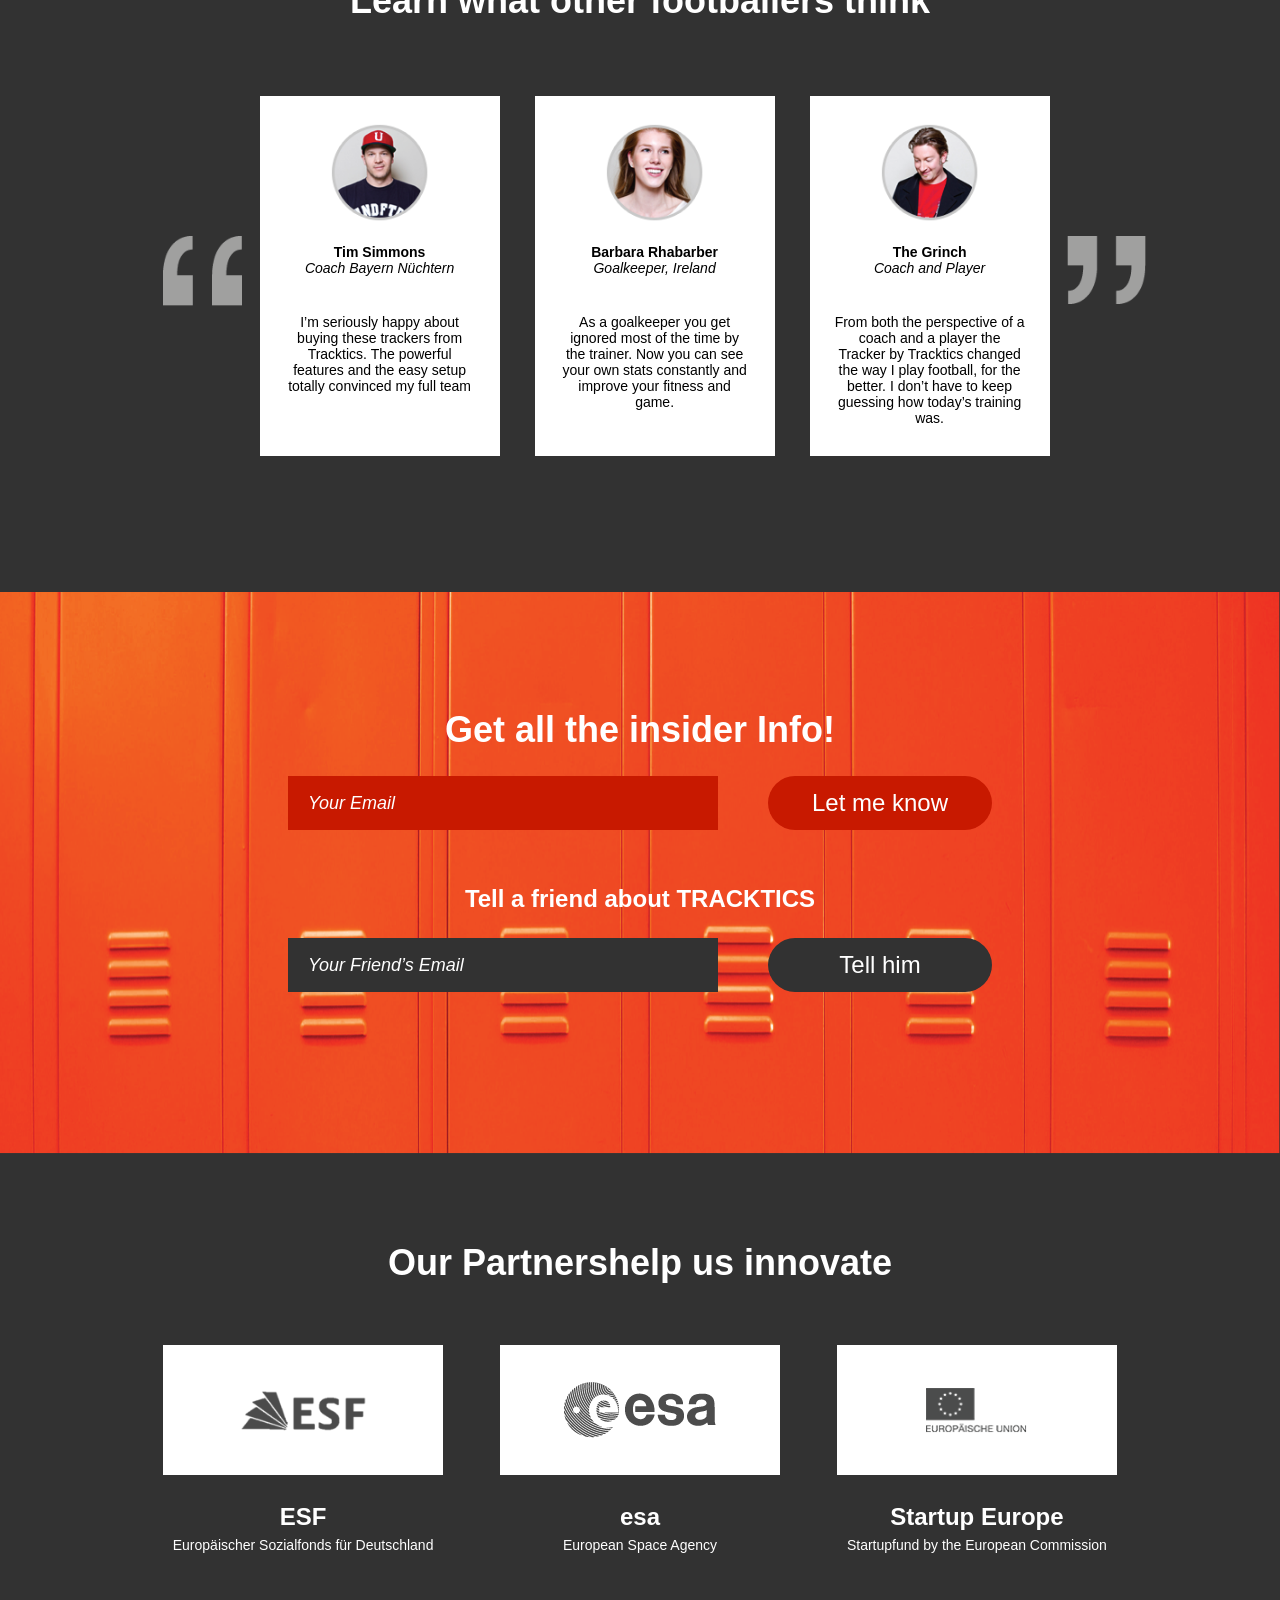
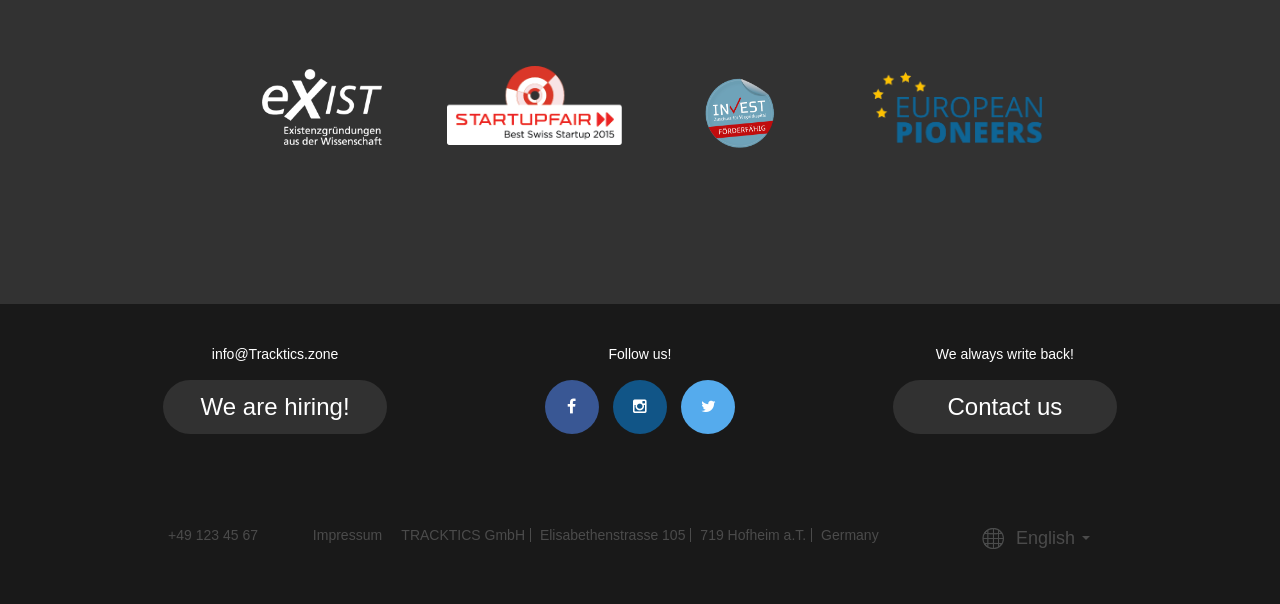
==== commit 192e453e: "fixed language and nav links" ====
--- a/index.html
+++ b/index.html
@@ -72,7 +72,7 @@
                     <li class="active"><a href="index.html">Home</a></li>
                     <li><a href="teams.html">Teams</a></li>
                     <li><a href="players.html">Players</a></li>
-                    <li class="go_to_shop"><a href="teams.html#buy_section" class="btn menu-btn">Go to Shop</a></li>
+                    <li class="go_to_shop"><a href="buyProduct.html" class="btn menu-btn">Go to Shop</a></li>
                 </ul>
 
                 <ul class="list-inline mobile">
@@ -93,18 +93,21 @@
                             </ul>
                         </div>
                     </li>
-                    <li class="go_to_shop"><a href="teams.html#buy_section" class="btn menu-btn">Go to Shop</a></li>
+                    <li class="go_to_shop"><a href="buyProduct.html" class="btn menu-btn">Go to Shop</a></li>
                 </ul>
             </div>
 
         </div>
         <div class="language-selector mobile_hidden">
-            <div class="clearfix secondary-container">
-                <p class="">Your are viewing this page in english, to view it in <a href="index_de.html">Deutsch, click here.</a></p>
-                <div class="image-wrapper close-lang">
-                    <img src="img/nav_close.png" alt="" class="img-responsive">
-                </div>
-            </div>
+            <div class="main-container">
+                <div class="clearfix secondary-container">
+                    <p class="">Your are viewing this page in English, to view it in <a href="index_de.html">Deutsch, click here.</a></p>
+                    <div class="image-wrapper close-lang">
+                        <img src="img/nav_close.png" alt="" class="img-responsive">
+                    </div>
+                </div>
+            </div>
+
         </div>
     </nav>
 
@@ -207,7 +210,7 @@
                         </div>
                     </div>
                     <div class="buy-button">
-                        <a href="teams.html#buy_section" class="btn myBtn">Go to Shop</a>
+                        <a href="buyProduct.html" class="btn myBtn">Go to Shop</a>
                     </div>
                 </div>
                 <div class="two-column">
@@ -221,7 +224,7 @@
                         </div>
                     </div>
                     <div class="buy-button">
-                        <a href="teams.html#buy_section" class="btn myBtn">Go to Shop</a>
+                        <a href="buyProduct.html" class="btn myBtn">Go to Shop</a>
                     </div>
                 </div>
             </div>
@@ -445,7 +448,7 @@
                         </li>
                         <li class="language push">
                             <div class="toggle_language">
-                                <a href="#" class="english_toggle">
+                                <a class="english_toggle">
                                     <span class="english add_margin"><img src="img/english.png" alt="" class="img-responsive"></span><span class="language-text">English&nbsp;</span><span class="caret"></span>
                                 </a>
                                 <ul id="changeLanguage">
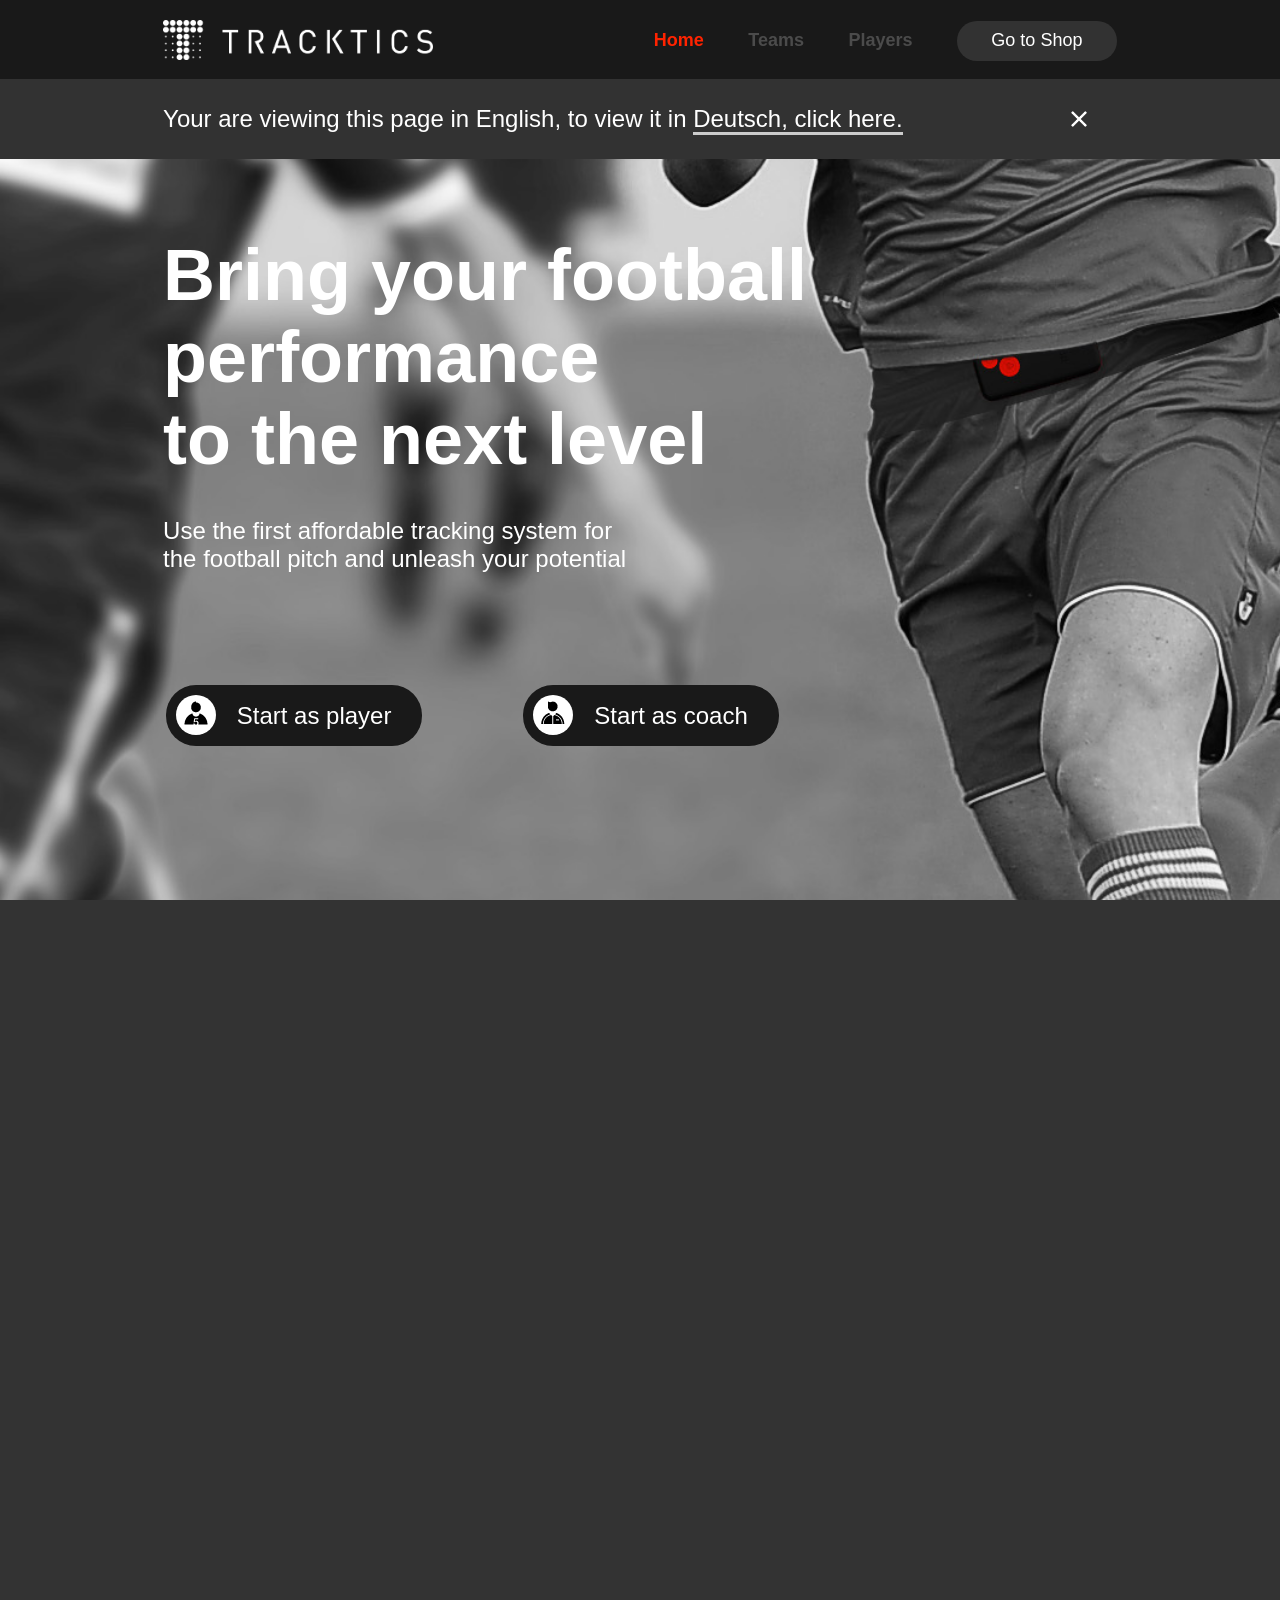
==== commit 61da8e31: "14/12/2015" ====
--- a/index.html
+++ b/index.html
@@ -112,7 +112,7 @@
     </nav>
 
     <section class="header-section">
-        <div class="clearfix main-container">
+        <div class="clearfix main-container center-inside-mobile">
             <div class="one-column">
                 <h1>Bring your football <br> performance <br> to the next level</h1>
                 <p>Use the first affordable tracking system for <br> the football pitch and unleash your potential </p>
@@ -201,7 +201,7 @@
             <div class="clearfix secondary-container">
                 <div class="one-column">
                     <div class="image_wrapper ipad">
-                        <img src="img/iPad.png" alt="" class="img-responsive">
+                        <img src="img/iPad_with_Trackers_Ranking.png" alt="" class="img-responsive">
                     </div>
                     <div class="align_center_container">
                         <div class="product-title">
@@ -410,7 +410,7 @@
             <div class="clearfix secondary-container">
                 <div class="social">
                     <div class="hiring">
-                        <p>info@Tracktics.zone</p>
+                        <p><a href="mailto:info@Tracktics.zone">info@Tracktics.zone</a></p>
                         <a href="openPos.html" class="btn myBtn">We are hiring!</a>
                     </div>
                     <div class="social-icons">
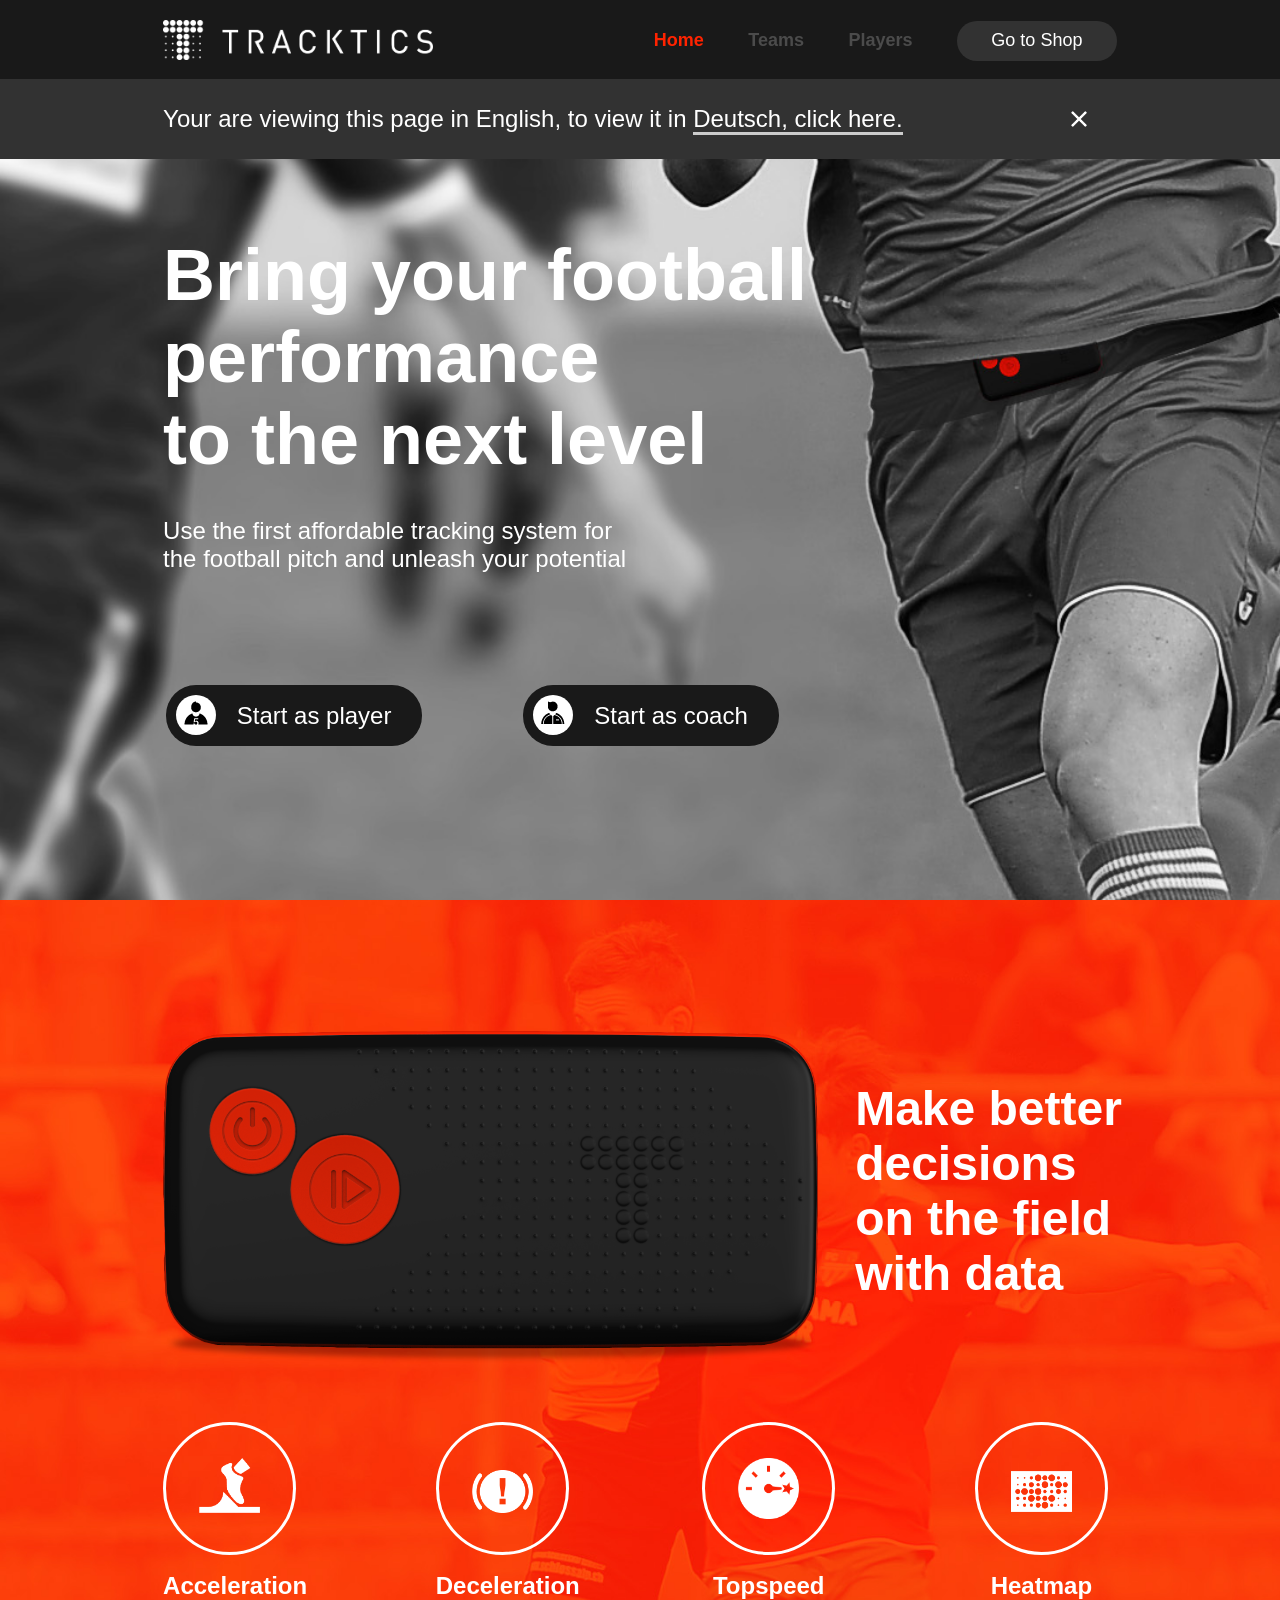
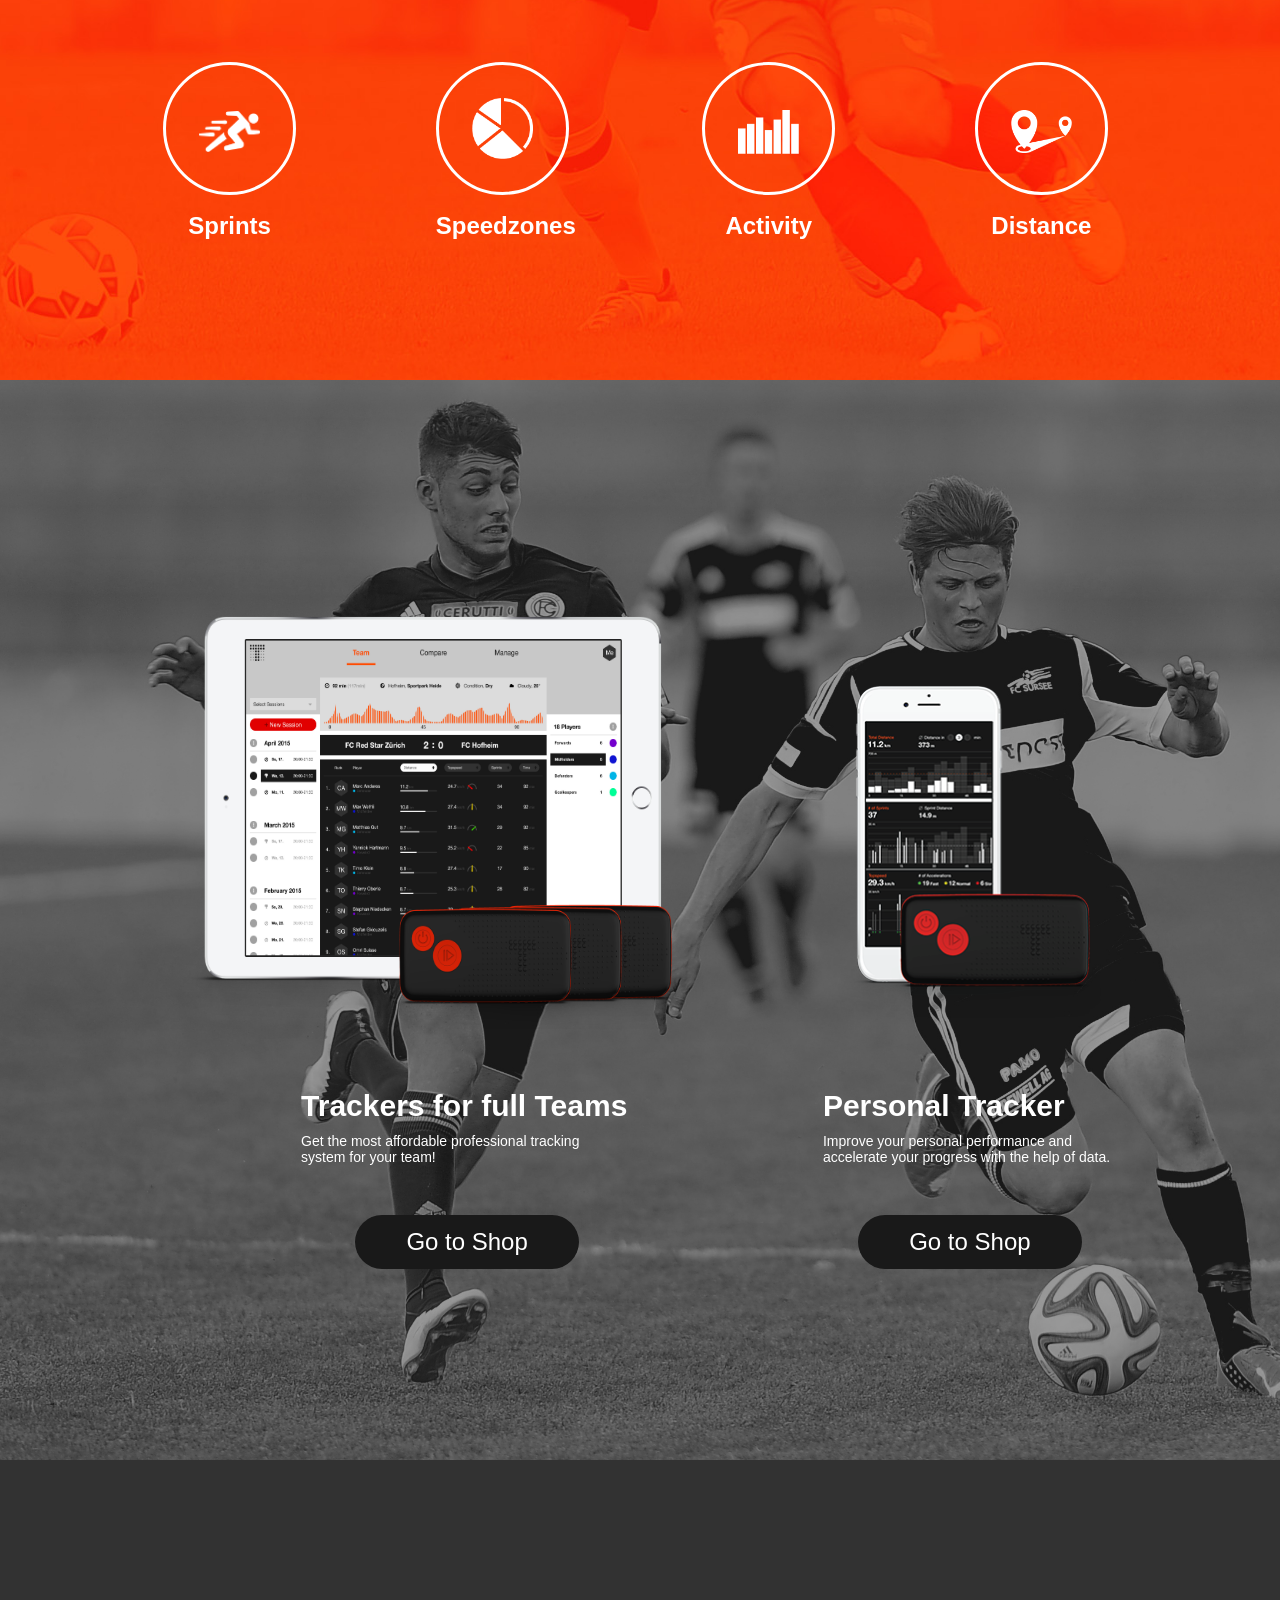
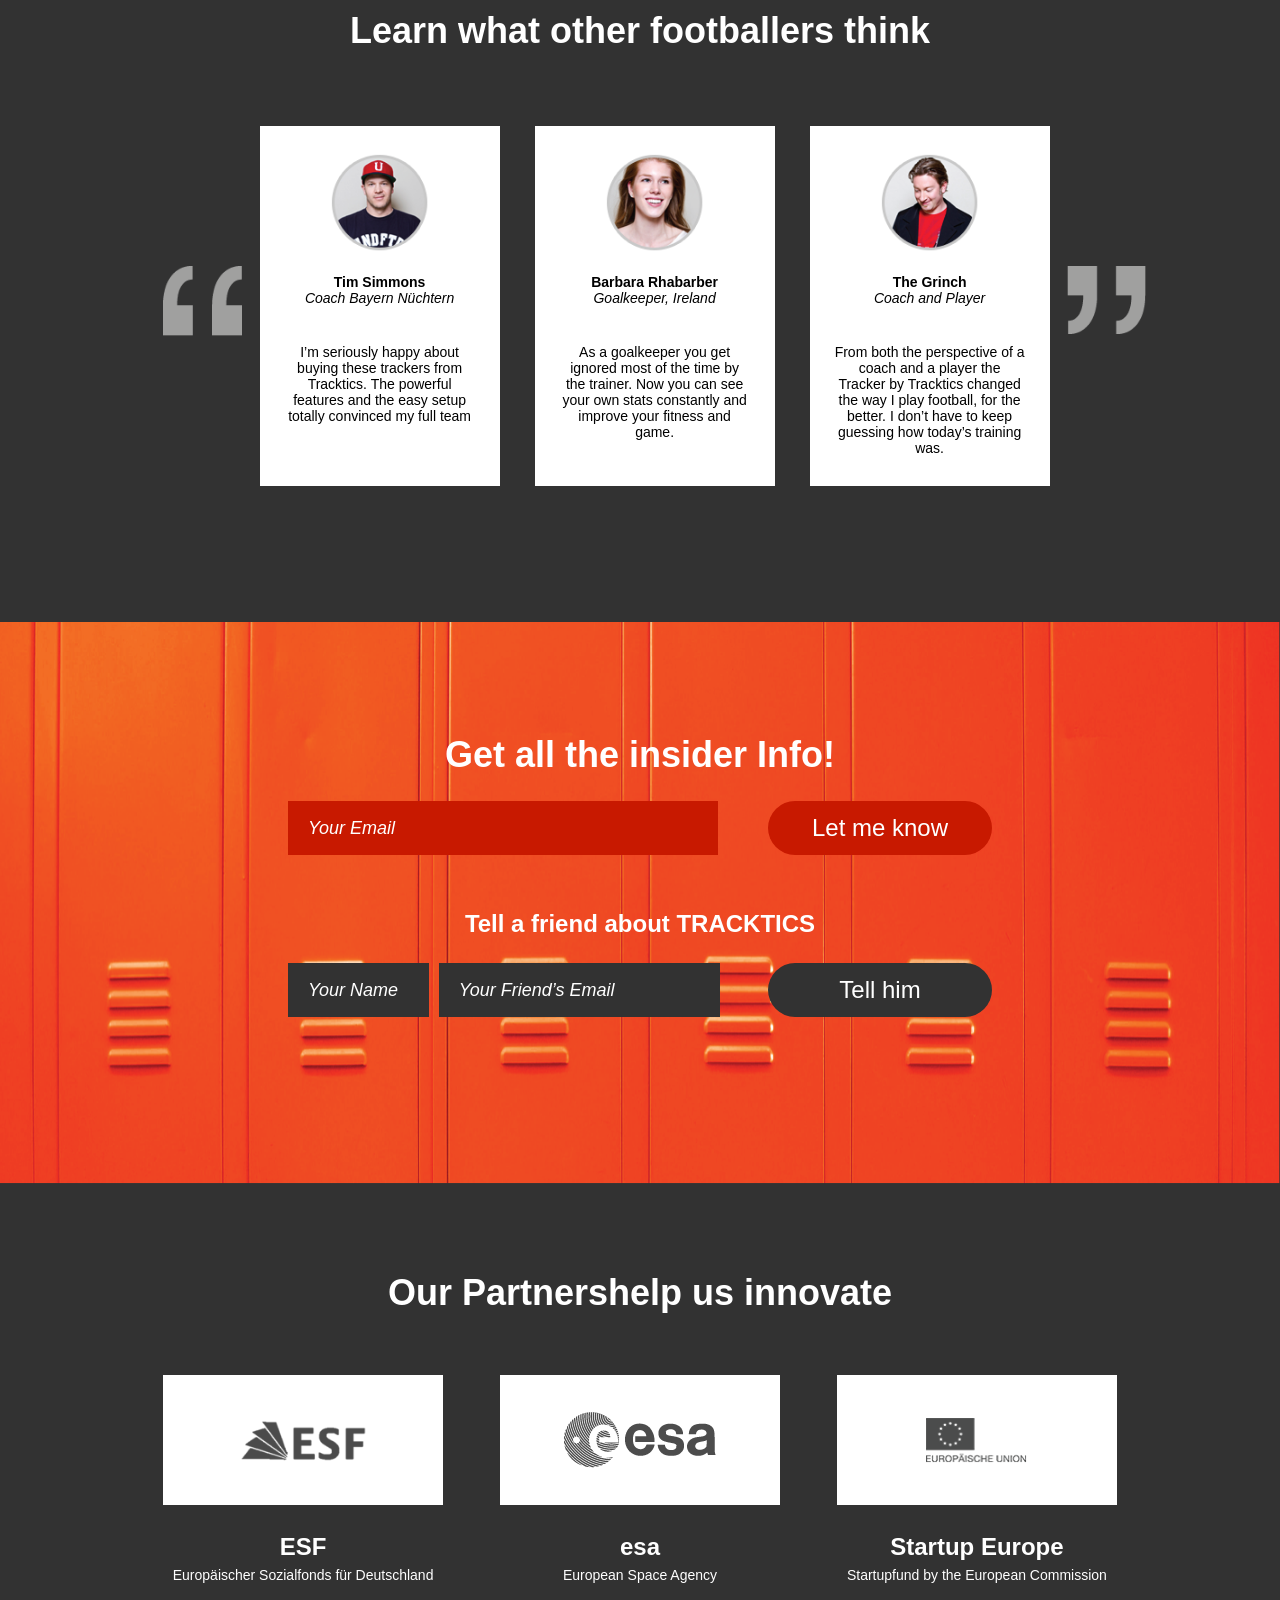
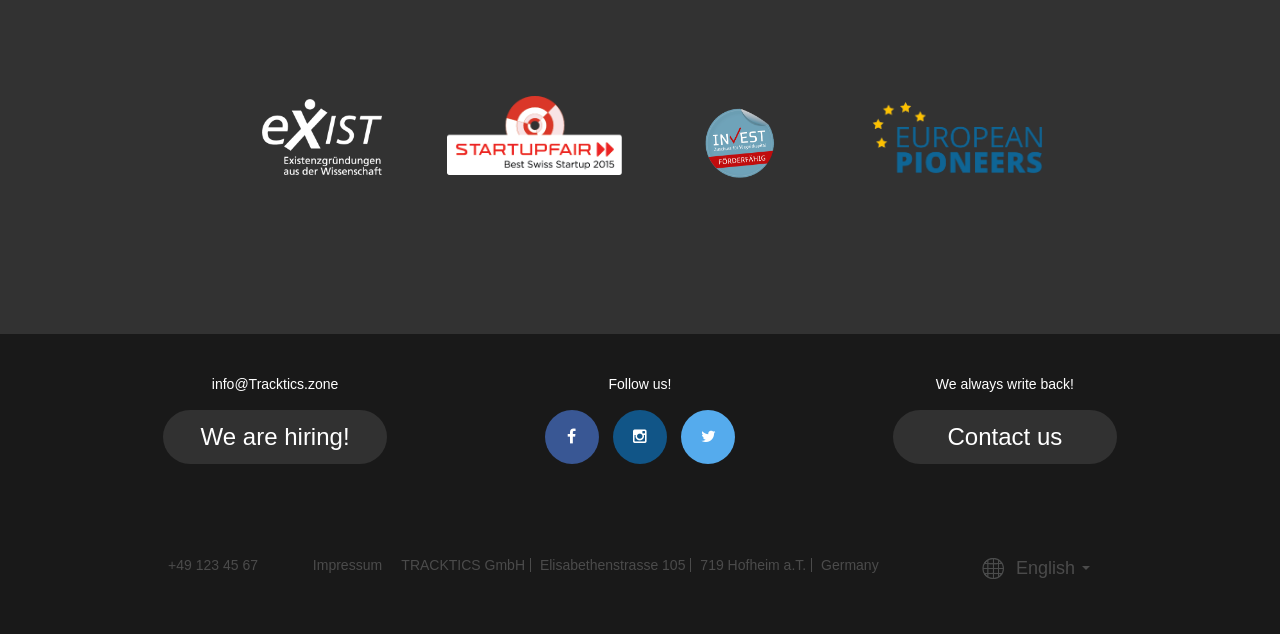
==== commit c2c5353d: "latest changes" ====
--- a/index.html
+++ b/index.html
@@ -201,7 +201,7 @@
             <div class="clearfix secondary-container">
                 <div class="one-column">
                     <div class="image_wrapper ipad">
-                        <img src="img/iPad_with_Trackers_Ranking.png" alt="" class="img-responsive">
+                        <img src="img/iPad%20with%20Trackers_Ranking.png" alt="" class="img-responsive">
                     </div>
                     <div class="align_center_container">
                         <div class="product-title">
@@ -321,18 +321,31 @@
     <section class="newsletter">
         <div class="main-container">
             <div class="clearfix secondary-container">
-                <h2>Get all the insider Info!</h2>
+                <h2 class="insider-heading">Get all the insider Info!</h2>
                 <div class="email clearfix insider">
                     <input type="text" placeholder="Your Email">
-                    <a href="#" class="btn myBtn">Let me know</a>
-                </div>
-
-                <h3>Tell a friend about TRACKTICS</h3>
+                    <a id="insider" class="btn myBtn">Let me know</a>
+                </div>
+                <div class="image_wrapper newsletter-sent">
+                    <img src="img/Tracktics-Newsletter-2.png" class="img-responsive" alt="">
+                </div>
+
+                <h3 class="friend-heading">Tell a friend about TRACKTICS</h3>
                 <div class="email clearfix tellfriend">
+                    <input type="text" placeholder="Your Name">
                     <input type="text" placeholder="Your Friend’s Email">
-                    <a href="#" class="btn myBtn">Tell him</a>
+                    <a id="friend" class="btn myBtn">Tell him</a>
                 </div>
            <!--     <a href="#" class="btn myBtn friend">+ Add a Friend</a>-->
+                <div class="request">
+                    <div class="image_wrapper request-friend">
+                        <img src="img/Tracktics-Newsletter-1.png" class="img-responsive" alt="">
+                    </div>
+                    <div class="image_wrapper request-sent">
+                        <img src="img/Tracktics-Newsletter-3.png" class="img-responsive" alt="">
+                    </div>
+                </div>
+
             </div>
         </div>
     </section>
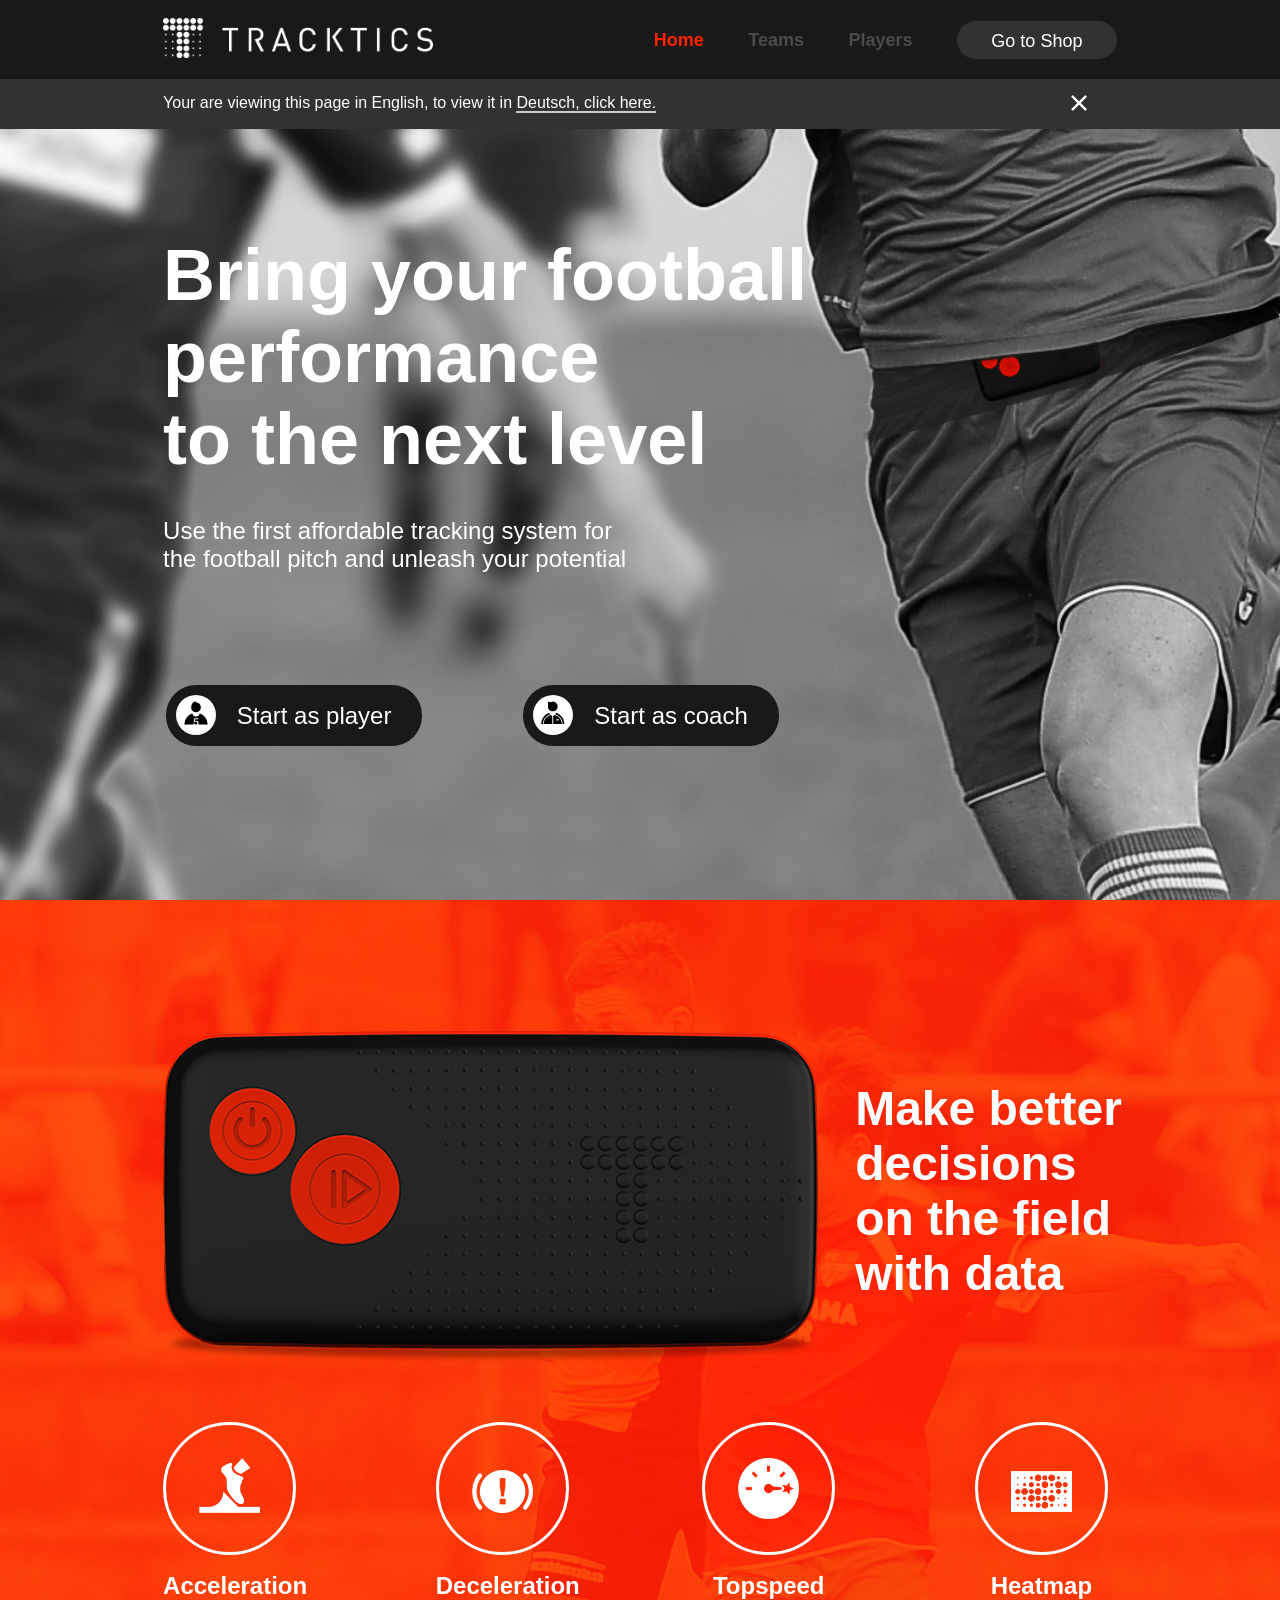
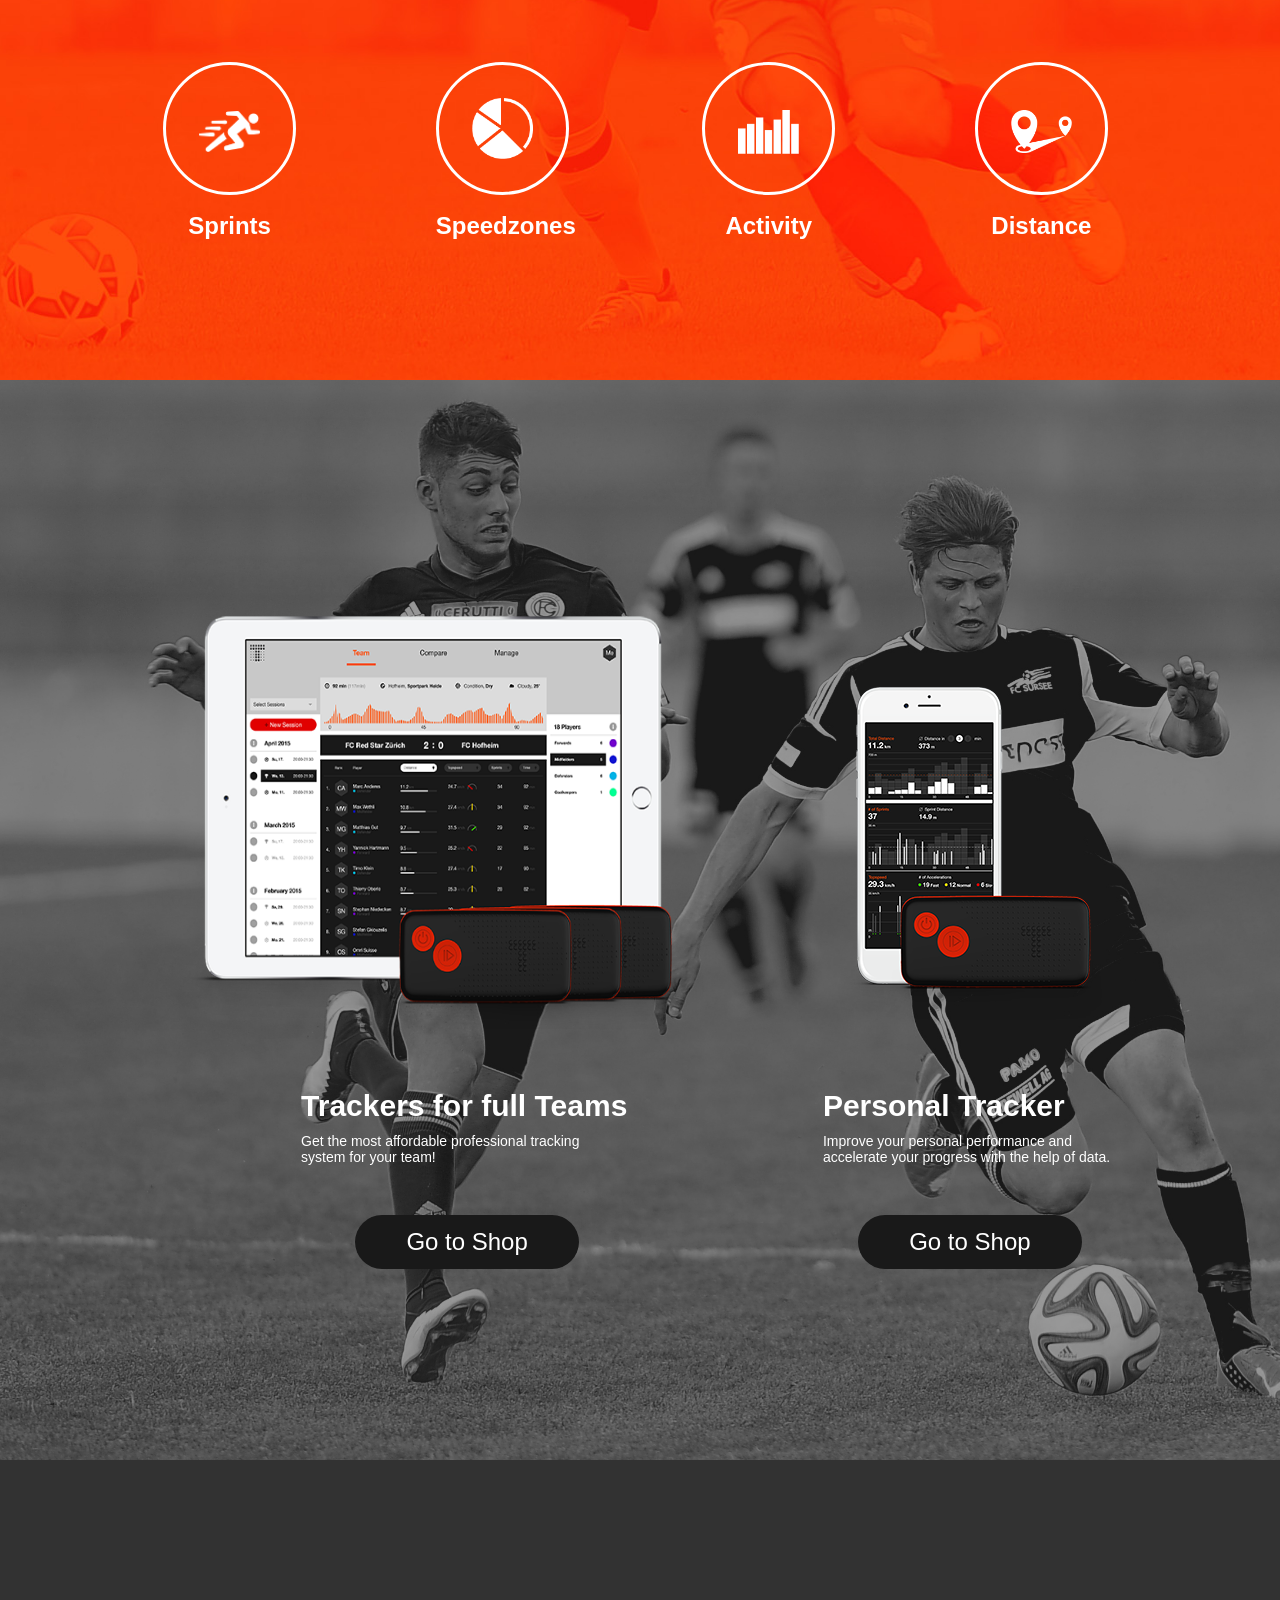
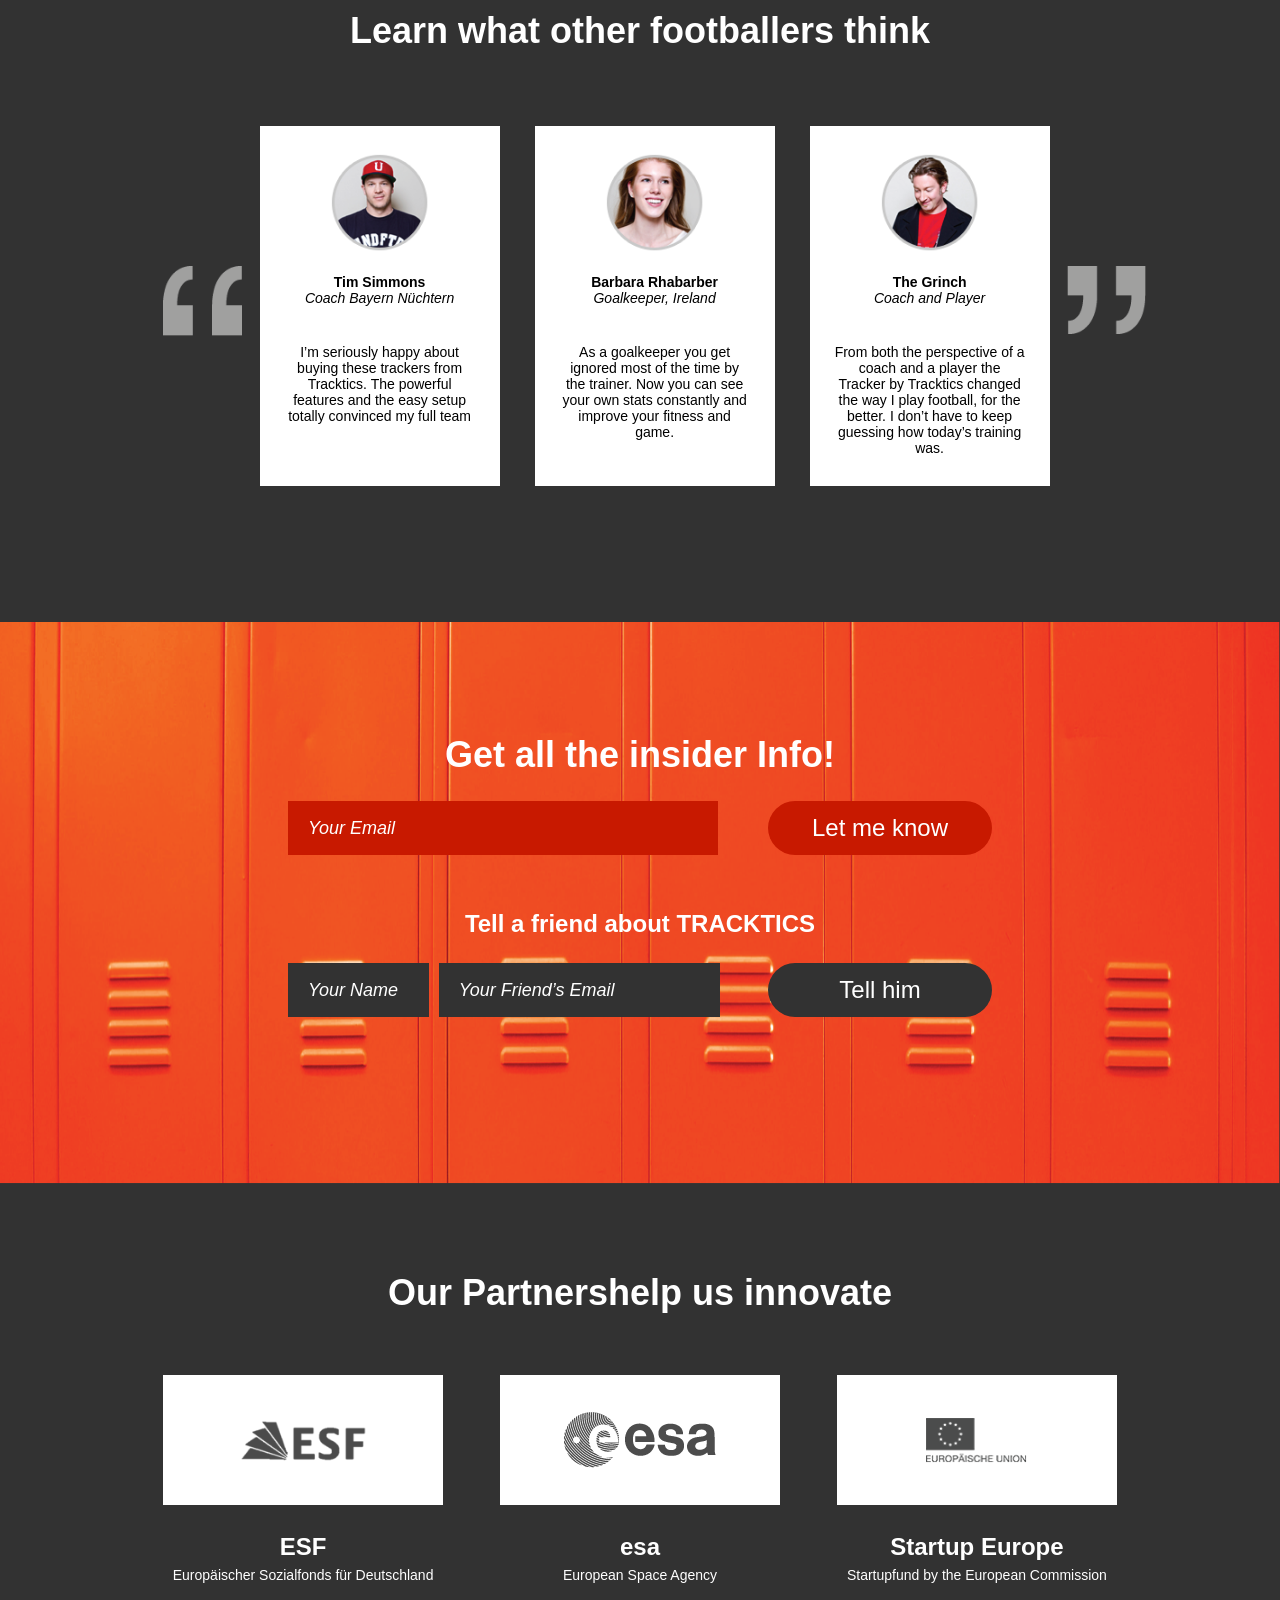
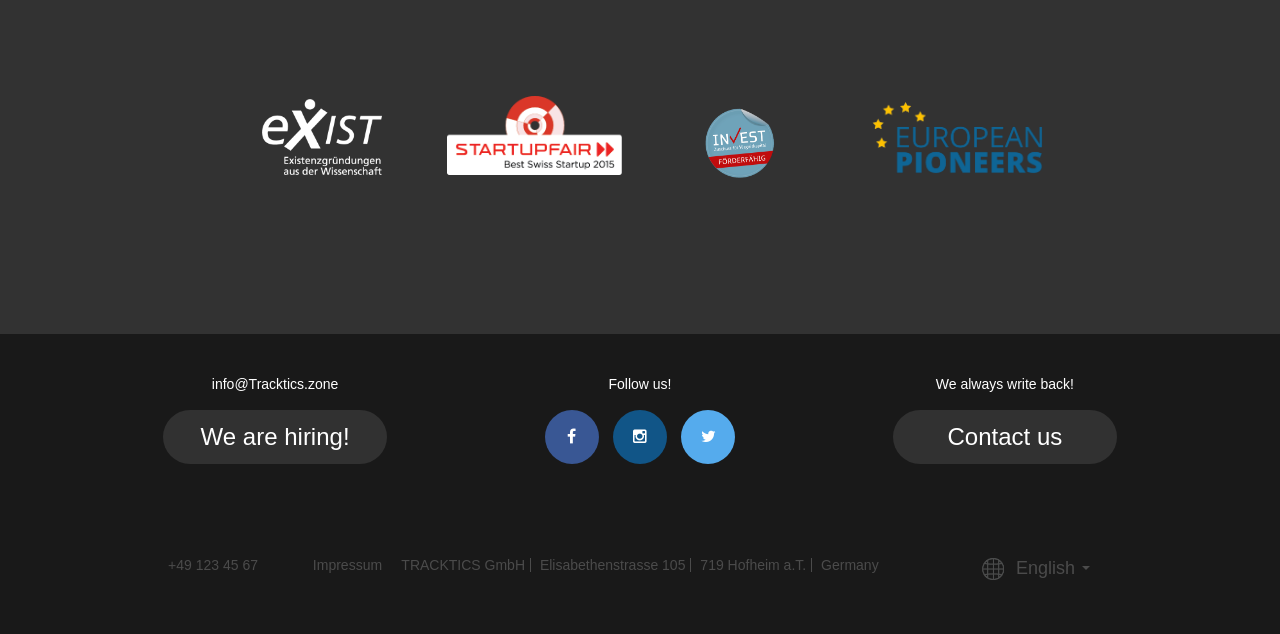
==== commit 0053b462: "23/12" ====
--- a/index.html
+++ b/index.html
@@ -56,9 +56,11 @@
         <div class="main-container">
             <div class="clearfix secondary-container">
                 <div class="logo">
-                    <div class="navbar_image_wrapper">
-                        <img src="img/Logo.png" alt="Logo" class="img-responsive">
-                    </div>
+                    <a href="index.html">
+                        <div class="navbar_image_wrapper">
+                            <img src="img/Logo.png" alt="Logo" class="img-responsive">
+                        </div>
+                    </a>
                 </div>
                 <div class="hidden mobile_visible nav_toggle" onclick="NavigationToggle(this)">
                     <div class="navbar_image_wrapper closed">
@@ -130,7 +132,7 @@
                 <div class="custom_row margin_botton_49 clearfix">
                     <div class="one-column">
                         <div class="image_wrapper tracker_landingpage">
-                            <img src="img/Tracker_Metrics_Landingpage.png" alt="" class="img-responsive">
+                            <img src="img/Tracker_Metrics_Landingpage_1.png" alt="" class="img-responsive">
                         </div>
                     </div>
                     <div class="two-column">
@@ -201,7 +203,7 @@
             <div class="clearfix secondary-container">
                 <div class="one-column">
                     <div class="image_wrapper ipad">
-                        <img src="img/iPad%20with%20Trackers_Ranking.png" alt="" class="img-responsive">
+                        <img src="img/iPad_with_Trackers_Ranking_1.png" alt="" class="img-responsive">
                     </div>
                     <div class="align_center_container">
                         <div class="product-title">
@@ -215,7 +217,7 @@
                 </div>
                 <div class="two-column">
                     <div class="image_wrapper singleProduct1">
-                        <img src="img/singleProduct1.png" alt="" class="img-responsive">
+                        <img src="img/iPhone_6_withTracker_1.png" alt="" class="img-responsive">
                     </div>
                     <div class="align_center_container">
                         <div class="product-title">
@@ -342,10 +344,10 @@
                         <img src="img/Tracktics-Newsletter-1.png" class="img-responsive" alt="">
                     </div>
                     <div class="image_wrapper request-sent">
-                        <img src="img/Tracktics-Newsletter-3.png" class="img-responsive" alt="">
-                    </div>
-                </div>
-
+                        <!--<img src="img/Tracktics-Newsletter-3.png" class="img-responsive" alt="">-->
+                    </div>
+                </div>
+               <!-- <p>You live outside of Germany, Austria or Switzerland? <a href="">Click here</a> </p>-->
             </div>
         </div>
     </section>
@@ -462,19 +464,19 @@
                         <li class="language push">
                             <div class="toggle_language">
                                 <a class="english_toggle">
-                                    <span class="english add_margin"><img src="img/english.png" alt="" class="img-responsive"></span><span class="language-text">English&nbsp;</span><span class="caret"></span>
+                                    <span class="english add_margin"></span><span class="language-text">English&nbsp;</span><span class="caret"></span>
                                 </a>
                                 <ul id="changeLanguage">
                                     <li class="german_drop">
-                                        <a href="index_de.html">
-                                            <span class="english"><img src="img/german.png" alt="" class="img-responsive"></span><span class="language-text">German</span>
+                                        <a href="#">
+                                            <span class="english_bottom"></span><span class="language-text">Deutsch</span>
                                         </a>
                                     </li>
                                 </ul>
                             </div>
                         </li>
                     </ul>
-                    
+
                 </div>
                 <div class="mobile_hiring mobile_visible hidden">
                     <p>+49 123 45 67 - info@Tracktics.zone</p>
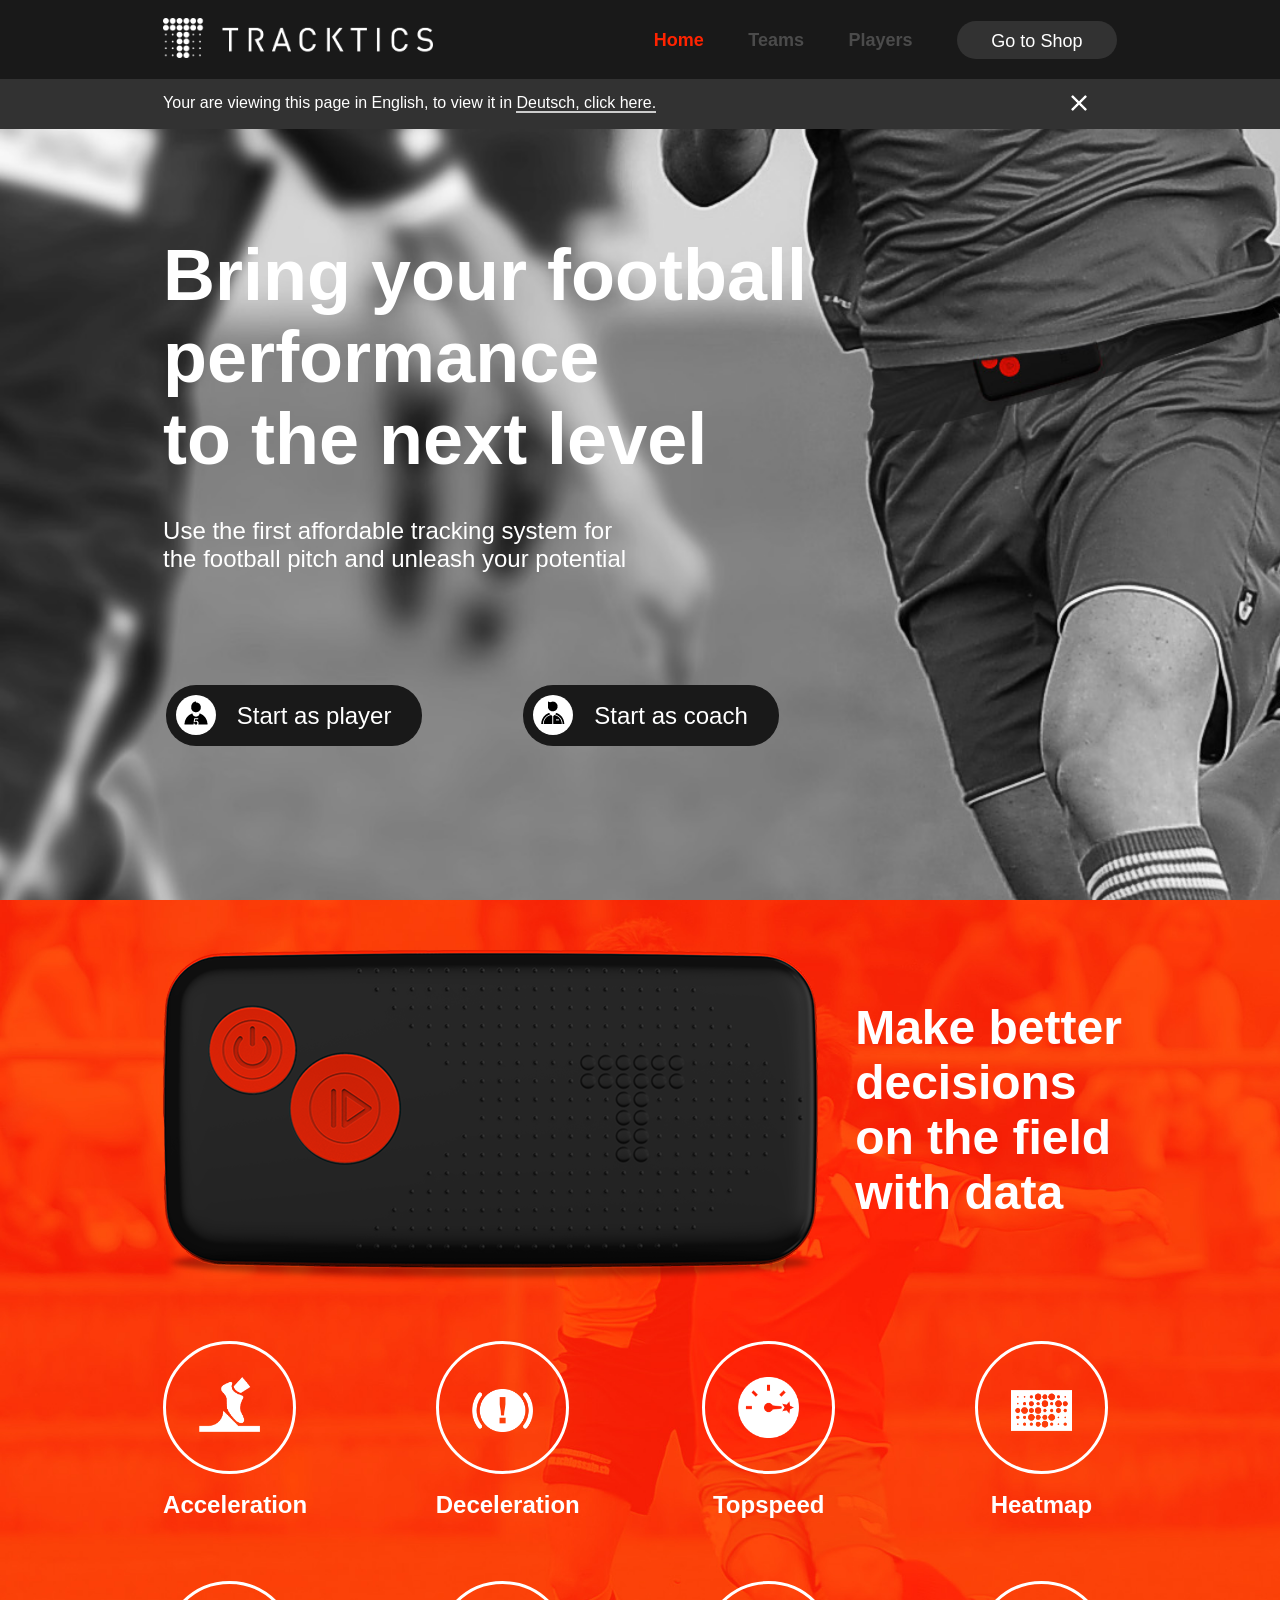
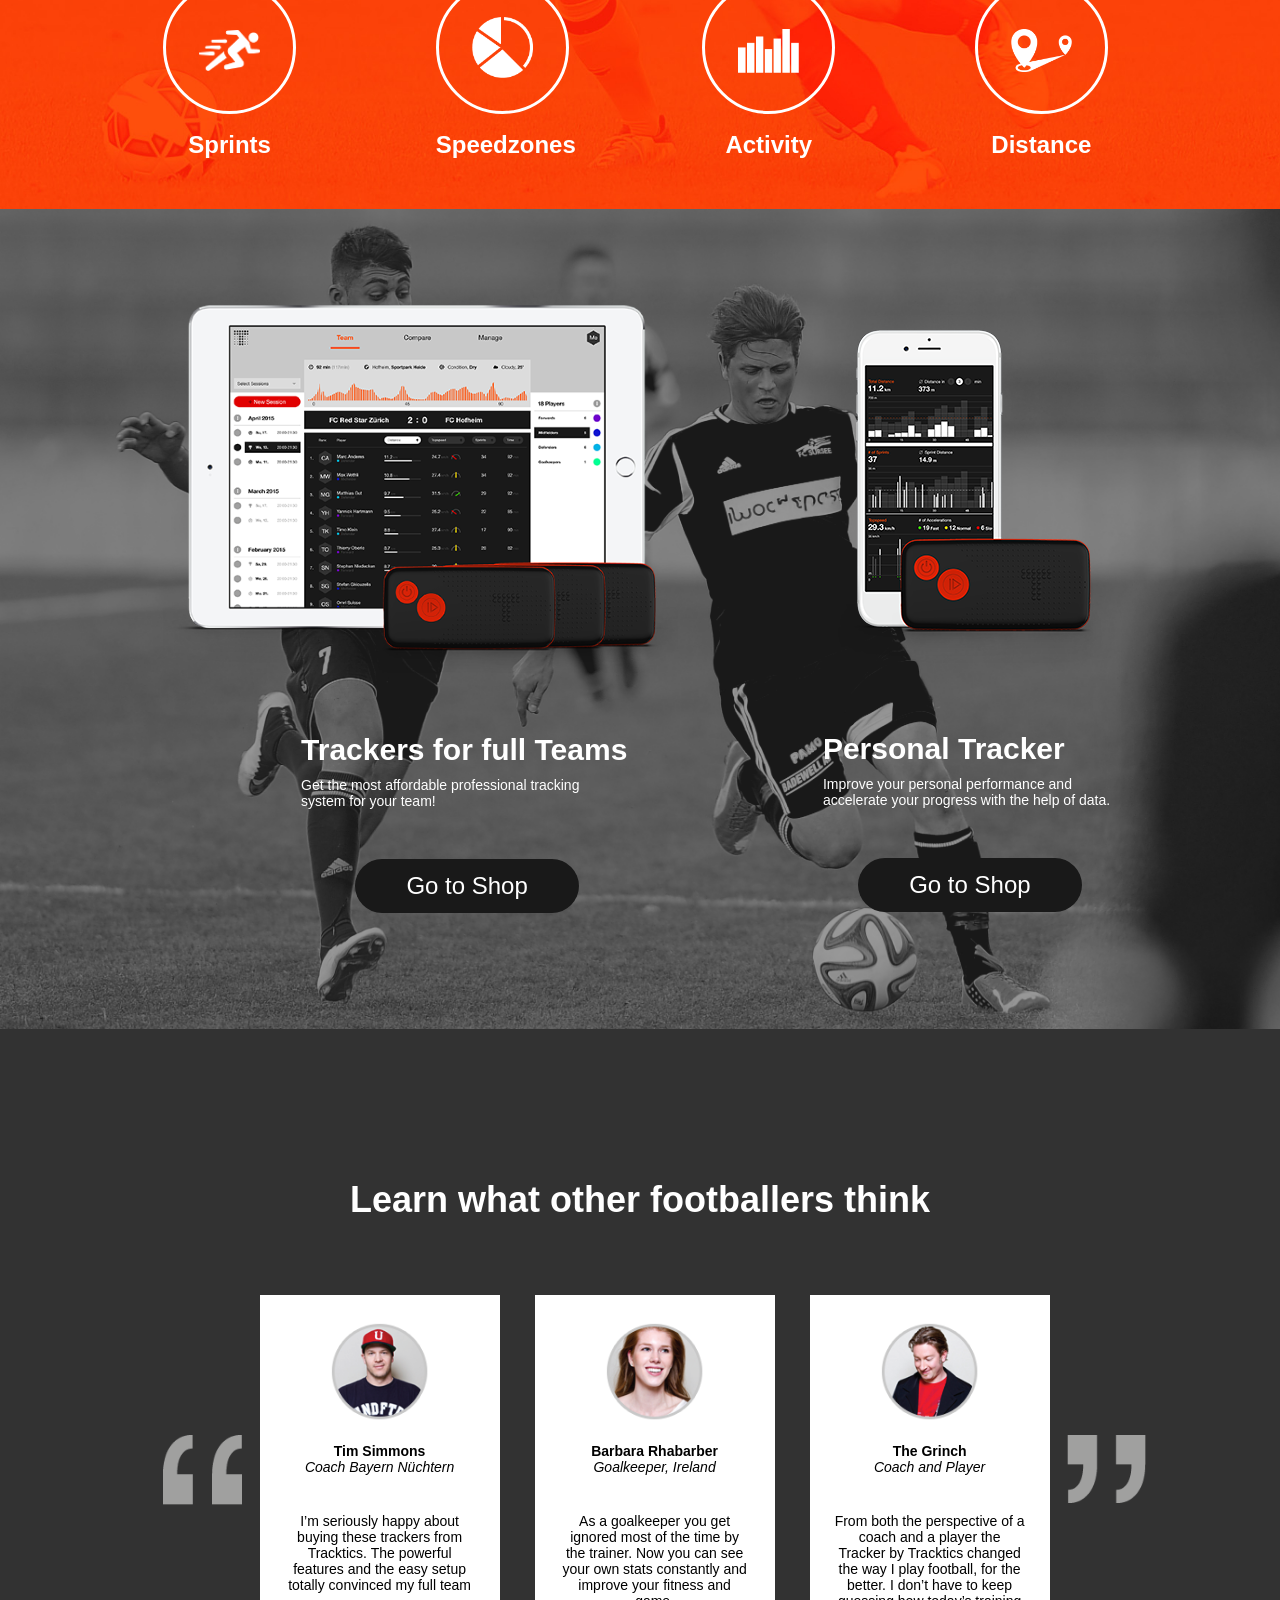
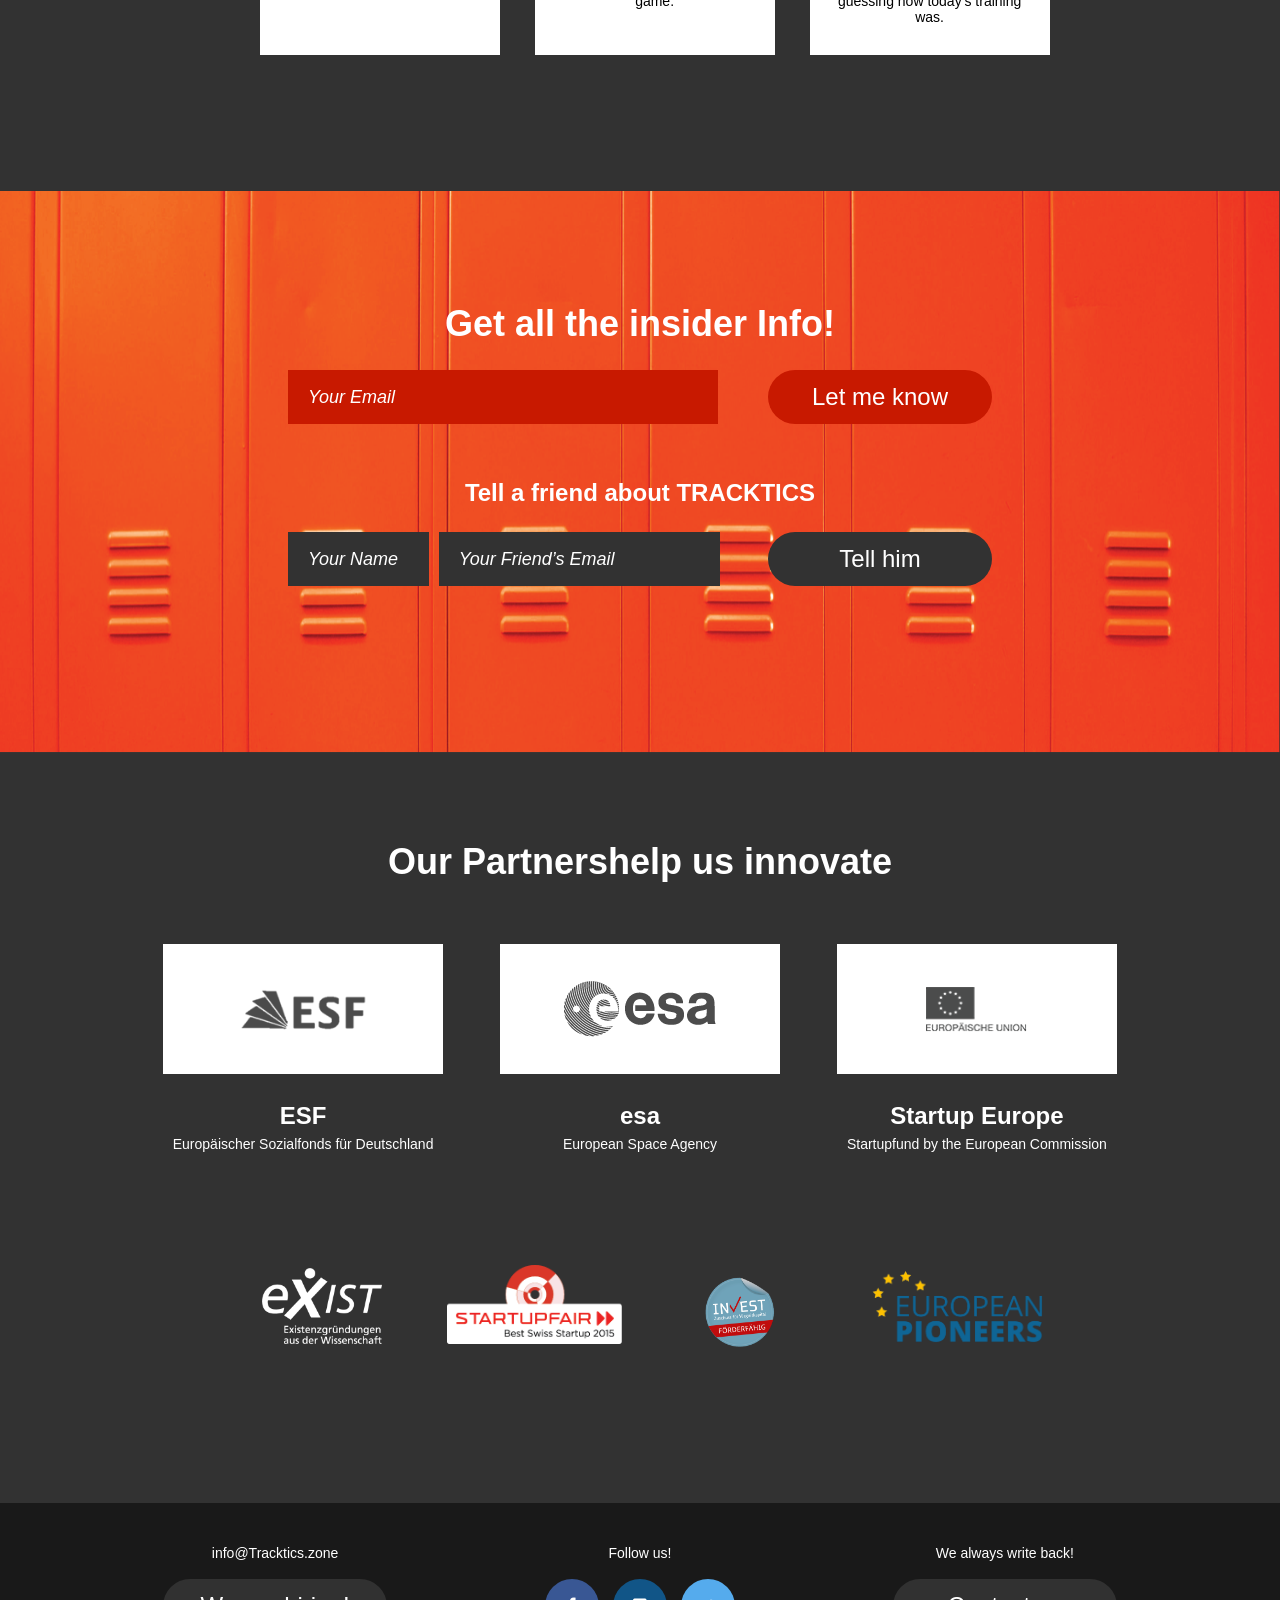
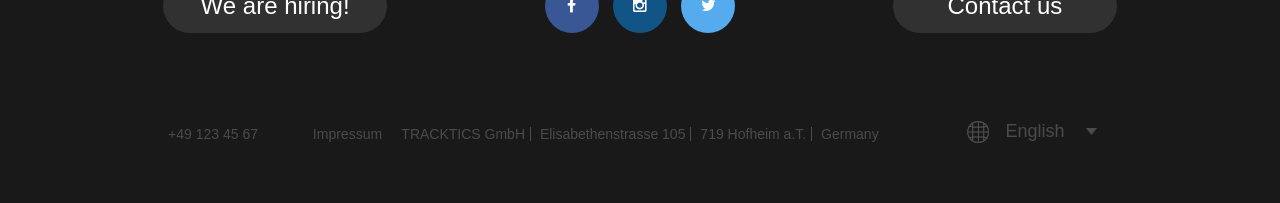
==== commit 6ae2d9bd: "heights and other stuff" ====
--- a/index.html
+++ b/index.html
@@ -23,6 +23,7 @@
 
     <script src="bower_components/jquery/dist/jquery.min.js"></script>
     <script src="bower_components/bootstrap/dist/js/bootstrap.js"></script>
+    <script src="js/magneticScroll-1.0.js"></script>
     <script src="./js/general.js"></script>
 
     <script>
@@ -203,7 +204,7 @@
             <div class="clearfix secondary-container">
                 <div class="one-column">
                     <div class="image_wrapper ipad">
-                        <img src="img/iPad_with_Trackers_Ranking_1.png" alt="" class="img-responsive">
+                        <img src="img/iPad_with_Trackers_Ranking_2_index.png" alt="" class="img-responsive">
                     </div>
                     <div class="align_center_container">
                         <div class="product-title">
@@ -464,11 +465,11 @@
                         <li class="language push">
                             <div class="toggle_language">
                                 <a class="english_toggle">
-                                    <span class="english add_margin"></span><span class="language-text">English&nbsp;</span><span class="caret"></span>
+                                    <span class="english add_margin"></span><span class="language-text">English&nbsp;</span><span class="bottom-caret"></span>
                                 </a>
                                 <ul id="changeLanguage">
                                     <li class="german_drop">
-                                        <a href="#">
+                                        <a href="index_de.html">
                                             <span class="english_bottom"></span><span class="language-text">Deutsch</span>
                                         </a>
                                     </li>
@@ -494,6 +495,5 @@
 
 
 
-
 </body>
 </html>
